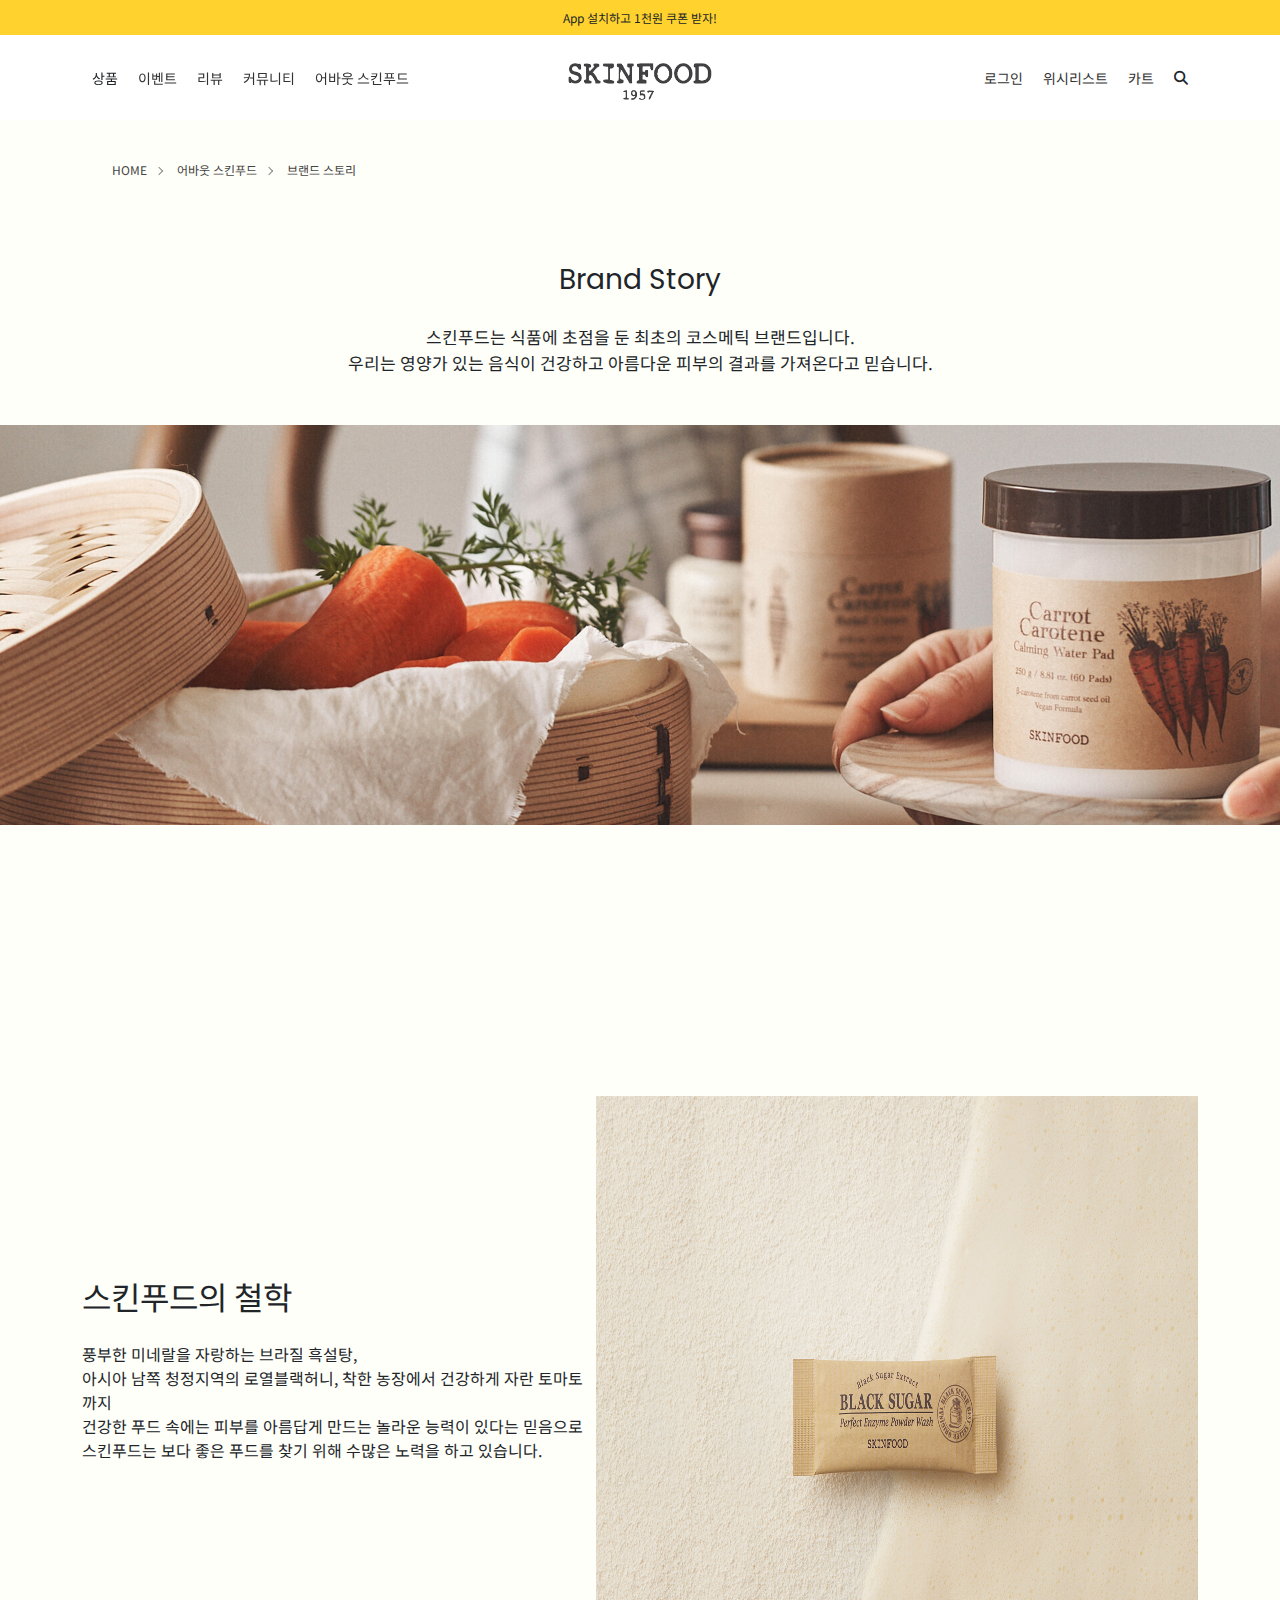
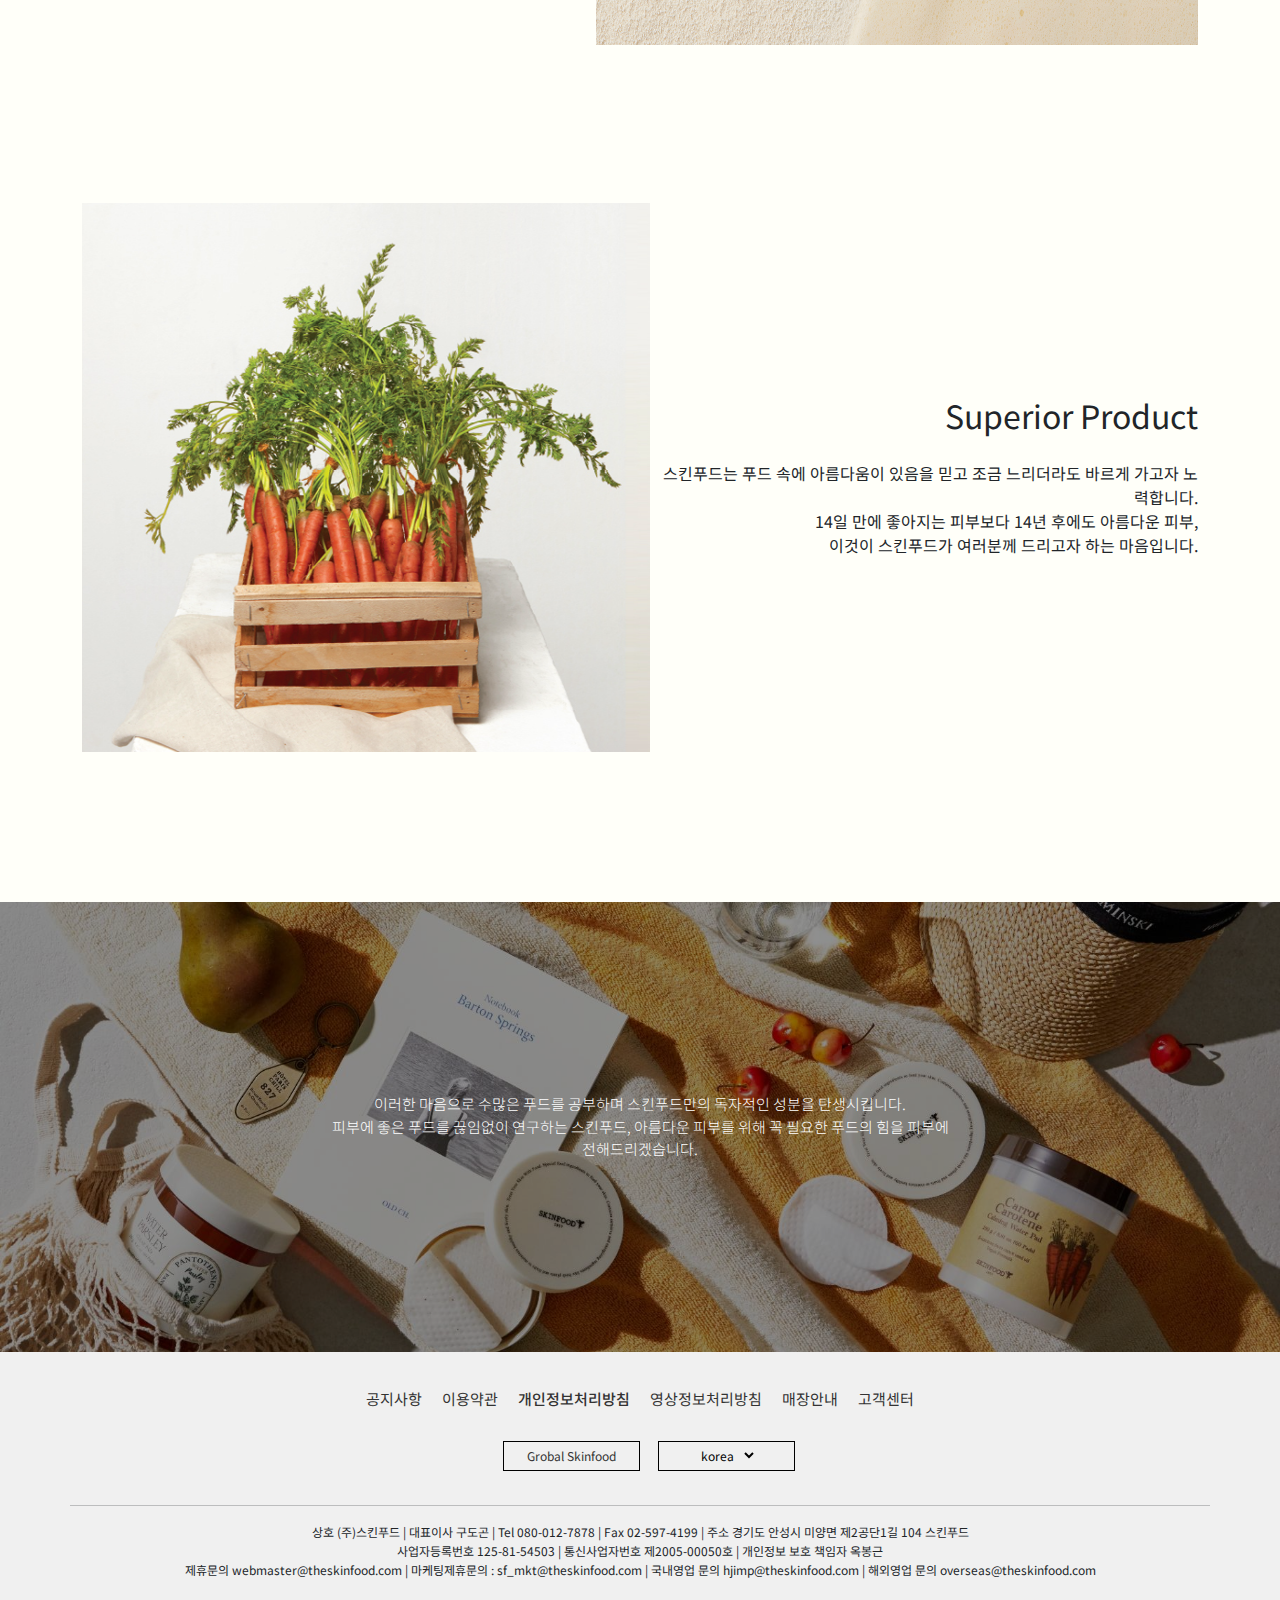
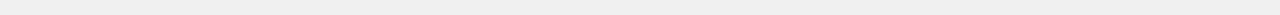
==== about.html @ 339cf6d1 "상품페이지 1차" ====
<!DOCTYPE html>
<html lang="en">

<head>
  <meta charset="UTF-8" />
  <meta http-equiv="X-UA-Compatible" content="IE=edge" />
  <title>스킨푸드 공식 웹사이트_ - 먹지 마세요.피부에 양보 하세요.</title>
  <meta name="viewport" content="width=device-width, initial-scale=1.0" />
  <meta name="keyword" content="스킨푸드, 스킨푸드공식사이트, (주)스킨푸드, skinfood, cosmetic">
  <meta name="description" content="스킨푸드 공식 웹사이트">
  <meta name="author" content="kyoungjin">

  <!-- fontawesome-->
  <link rel="stylesheet" href="https://cdnjs.cloudflare.com/ajax/libs/font-awesome/6.3.0/css/all.min.css" />

  <!-- swiper -->
  <link rel="stylesheet" href="https://cdn.jsdelivr.net/npm/swiper@9/swiper-bundle.min.css" />
  <script src="https://cdn.jsdelivr.net/npm/swiper@9/swiper-bundle.min.js"></script>
  <!-- Bootstrap CSS -->
  <link href="https://cdn.jsdelivr.net/npm/bootstrap@5.2.3/dist/css/bootstrap.min.css" rel="stylesheet">
  <!-- JavaScript Bundle with Popper -->
  <script src="https://cdn.jsdelivr.net/npm/bootstrap@5.2.3/dist/js/bootstrap.bundle.min.js"></script>


  <link rel="stylesheet" href="./css/style.css" />
  <script src="./js/main.js" defer></script>
</head>

<body>
  <header class="header">
    <div class="container">
      <h1>
        <a href="index.html">
          <img src="./image/logo.png" alt="(주)스킨푸드" />
        </a>
      </h1>
      <nav>
        <ul class="main-menu">
          <li class="nav-item dropdown" aria-labelledby="navbarDropdownMenuLink"><a class="nav-link"
              href="bestseller.html" id="navbarDropdownMenuLink" role="button" aria-expanded="false">상품</a>
            <ul class="sub-menu dropdown-menu">
              <li><a href="bestseller.html" class="dropdown-item">베스트신상품</a></li>
              <li><a href="javascript:void(0)" class="dropdown-item">유형별</a></li>
              <li><a href="javascript:void(0)" class="dropdown-item">고민별</a></li>
              <li><a href="javascript:void(0)" class="dropdown-item">라인별</a></li>
              <li><a href="javascript:void(0)" class="dropdown-item">타입별</a></li>
              <li><a href="javascript:void(0)" class="dropdown-item">패키지</a></li>
              <li><a href="javascript:void(0)" class="dropdown-item">비건</a></li>
            </ul>
          </li>
          <li><a href="">이벤트</a></li>
          <li><a href="">리뷰</a></li>
          <li class="nav-item dropdown" aria-labelledby="navbarDropdownMenuLink"><a class="nav-link"
              href="javascript:void(0)" id="navbarDropdownMenuLink" role="button" aria-expanded="false"><a
                href="">커뮤니티</a>
              <ul class="sub-menu dropdown-menu">
                <li><a href="" class="dropdown-item">멤버쉽</a></li>
                <li><a href="" class="dropdown-item">FAQ</a></li>
                <li><a href="" class="dropdown-item">공지사항</a></li>
                <li><a href="" class="dropdown-item">매장안내</a></li>
                <li><a href="" class="dropdown-item">1:1문의하기</a></li>
              </ul>
          </li>
          <li class="nav-item dropdown" aria-labelledby="navbarDropdownMenuLink"><a class="nav-link"
              href="javascript:void(0)" id="navbarDropdownMenuLink" role="button" aria-expanded="false"><a href="">어바웃
                스킨푸드</a>
              <ul class="sub-menu dropdown-menu">
                <li><a href="./about.html" class="dropdown-item">브랜드 스토리</a></li>
                <li><a href="" class="dropdown-item">스킨푸드 소식</a></li>
                <li><a href="" class="dropdown-item">사회 공헌</a></li>
                <li><a href="" class="dropdown-item">전자공고</a></li>
                <li><a href="" class="dropdown-item">SNS</a></li>
                <li><a href="" class="dropdown-item">잘버렸습니다 캠페인</a></li>
              </ul>
          </li>
        </ul>
      </nav>
      <div class="h_right">
        <ul>
          <li><a href="/">로그인</a></li>
          <li><a href="/">위시리스트</a></li>
          <li><a href="/">카트</a></li>
        </ul>
        <div class="search">
          <i class="fa-solid fa-magnifying-glass"></i>
        </div>
      </div>
    </div>
    <div class="search_bg">
      <input type="text" name="" id="" placeholder="무엇을 찾아드릴까요?" />
      <i class="fa-solid fa-xmark"></i>
    </div>
    <p class="banner">App 설치하고 1천원 쿠폰 받자!</p>
  </header>
  <!-- E:header -->
  <div class="category">
    <div class="row">
      <ul>
        <li class="item"><a href="">HOME</a></li>
        <li class="item"><a href="">어바웃 스킨푸드</a></li>
        <li class="item"><a href="">브랜드 스토리</a></li>
      </ul>
    </div>
  </div>
  <!-- E:category -->
  <section class="about-top">
    <h2>Brand Story</h2>
    <p>스킨푸드는 식품에 초점을 둔 최초의 코스메틱 브랜드입니다.<br>
      우리는 영양가 있는 음식이 건강하고 아름다운 피부의 결과를 가져온다고 믿습니다.</p>
    <img src="./image/skinfood-5.jpg" alt="어바웃 이미지1" />
  </section>
  <!-- E:about-first-->
  <section class="about-middle">
    <div class="container">
      <div class="row">
        <div class="content">
          <div class="txt">
            <h3>스킨푸드의 철학</h3>
            <p>풍부한 미네랄을 자랑하는 브라질 흑설탕,<br>
              아시아 남쪽 청정지역의 로열블랙허니, 착한 농장에서 건강하게 자란 토마토까지<br>
              건강한 푸드 속에는 피부를 아름답게 만드는 놀라운 능력이 있다는 믿음으로<br>
              스킨푸드는 보다 좋은 푸드를 찾기 위해 수많은 노력을 하고 있습니다.</p>
          </div>
          <div class="contents">
            <img src="./image/skinfood-6.png" alt="어바웃 이미지2" />
          </div>
        </div>
        <div class="content">
          <div class="txt">
            <h3>Superior Product
            </h3>
            <p>스킨푸드는 푸드 속에 아름다움이 있음을 믿고
              조금 느리더라도 바르게 가고자 노력합니다.<br>
              14일 만에 좋아지는 피부보다 14년 후에도 아름다운 피부,<br> 이것이 스킨푸드가 여러분께 드리고자 하는 마음입니다.</p>
          </div>
          <div class="contents">
            <img src="./image/skinfood-4.png" alt="어바웃 이미지3" />
          </div>
        </div>
      </div>
    </div>
  </section>
  <!-- E:about-middle -->
  <section class="about-bottom">
    <p>이러한 마음으로 수많은 푸드를 공부하며 스킨푸드만의 독자적인 성분을 탄생시킵니다.<br>
      피부에 좋은 푸드를 끊임없이 연구하는 스킨푸드,
      아름다운 피부를 위해 꼭 필요한 푸드의 힘을 피부에 <br>전해드리겠습니다.</p>
  </section>
  <!-- E:about-first-->
  <footer>
    <div class="container">
      <div class="row">
        <ul>
          <li><a href="javascript:void(0)">공지사항</a></li>
          <li><a href="javascript:void(0)">이용약관</a></li>
          <li><a href="javascript:void(0)" class="thick">개인정보처리방침</a></li>
          <li><a href="javascript:void(0)">영상정보처리방침</a></li>
          <li><a href="javascript:void(0)">매장안내</a></li>
          <li><a href="javascript:void(0)">고객센터</a></li>
        </ul>
        <div class="grobal-box">
          <a href="" class="box">Grobal Skinfood</a>
          <form action="" class="box">
            <select name="language">
              <option value="kr" selected> korea
              <option value="en"> english
              <option value="ch"> china
              <option value="jp"> japan
            </select>
          </form>
        </div>
        <hr />
        <p>상호 (주)스킨푸드 | 대표이사 구도곤 | Tel 080-012-7878 | Fax 02-597-4199 | 주소 경기도 안성시 미양면 제2공단1길 104 스킨푸드<br>
          사업자등록번호 125-81-54503 | 통신사업자번호 제2005-00050호 | 개인정보 보호 책임자 옥봉근<br>
          제휴문의 webmaster@theskinfood.com | 마케팅제휴문의 : sf_mkt@theskinfood.com | 국내영업 문의 hjimp@theskinfood.com | 해외영업 문의
          overseas@theskinfood.com</p>
      </div>
    </div>
  </footer>
  <!-- E:footer -->
</body>

</html>
---- css/style.css ----
@charset "utf-8";
@import url(reset.css);
@import url(common.css);

/* header, footer => common.css */

/* --- imgBox --- */
.img-box {
  width: 100%;
  height: 600px;
  margin-top: 120px;
  background: url('../image/imgbox__bg.png') no-repeat center center/cover;
}

.img-box .row {
  position: relative;
  left: 73%;
  top: 50%;
  transform: translate(-50%, -50%);
  width: 420px;
}

.img-box .txt h2 {
  font-size: 30px;
  margin-bottom: 23px;
  line-height: 1.3;
}

.img-box .txt p {
  line-height: 1.5;
  margin-bottom: 30px;
}

.img-box .txt .btn-p {
  width: 200px;
  height: 53px;
  border: 1px solid var(--point-color);
  line-height: 50px;
  transition: 0.3s linear;
  font-size: 14px;
}

.img-box .txt .btn-p:hover {
  color: #eeecdf;
  background-color: var(--point-color);
  border: 1px solid var(--point-color);
}

/* --- 메인페이지 title 제목 --- */
.title {
  text-align: center;
  font-family: var(--eng-font);
  font-size: 22px;
  font-weight: 500;
  margin-bottom: 100px;
  position: relative;
}

.title::after {
  content: '';
  display: block;
  width: 65px;
  height: 1px;
  position: absolute;
  left: 50%;
  top: 50px;
  transform: translate(-50%, -50%);
  background: #000;
}

/* --- bestseller ---*/
.bestseller {
  width: 100%;
  height: 100%;
}

.bestseller .items .item .item-img {
  width: 210px;
  height: 260px;
  padding: 18px 12px;
}

.bestseller .items .item .item-img img {
  width: 100%;
  height: 100%;
}

/* --- items 메인페이지 상품 정렬 --- */

.items {
  display: flex;
  justify-content: space-around;
  align-items: center;
}

.items .item {
  width: 400px;
  height: 524px;
  display: flex;
  flex-direction: column;
  justify-content: center;
  align-items: center;
  transition: all 0.5s ease 0s;
  padding: 20px 12px;
}

.items .item:hover {
  box-shadow: 2px 2px 10px #8e8d7d33;
}

.items .item .item-img {
  width: 280px;
  height: 300px;
  padding: 18px 12px;
}

.items .item .item-img img {
  width: 100%;
  object-fit: contain;
}

.items .item .star-rating {
  position: relative;
  right: -30%;
  top: 0;
  font-size: 14px;
  padding: 7px 0;
}

.items .item .star-rating i {
  color: var(--main-color);
}

.items .item .star-rating p {
  display: inline-block;
}

.items .item .star-rating p > span {
  font-size: 15px;
  font-weight: 500;
}

.items .item .description {
  width: 240px;
  position: relative;
  top: 2%;
  line-height: 1.3;
  text-align: center;
  font-size: 14px;
}

.items .item .description p:first-child {
  padding-bottom: 10px;
}

.items .item .description .price {
  font-size: 17px;
  font-weight: 500;
}

.items .item .description .consumer-price {
  color: #888;
  text-decoration: line-through;
}

/* --- vegan --- */
.vegan {
  width: 100%;
  height: 546px;
  background: var(--point-color);
  display: flex;
  position: relative;
}

.vegan .container {
  padding: 0;
}

.vegan .row {
  width: 100%;
  height: 100%;
  display: flex;
  align-items: center;
  justify-content: space-between;
}

.vegan .row .txt {
  width: 400px;
  text-align: center;
  font-family: var(--point-font);
  color: #fff;
  position: relative;
  left: 25%;
  top: 0;
  transform: translateX(-50%);
}

.vegan .row .txt h2 {
  font-size: 28px;
}

.vegan .row .txt .vegan__name {
  font-size: 60px;
  padding: 20px 0 50px;
}

.vegan .row a {
  width: 50%;
}

.vegan .row .vegan-img {
  width: 100%;
  position: relative;
}

.vegan .row .vegan-img span {
  font-family: var(--kor-font);
  color: #fff;
  font-size: 16px;
  position: absolute;
  left: 50%;
  top: 50%;
  transform: translate(-50%, -50%);
  z-index: 100;
  opacity: 0;
  transition: all 0.5s ease-in-out 0s;
}

.vegan .row .vegan-img span::after {
  content: '';
  display: block;
  width: 95px;
  height: 1px;
  position: absolute;
  left: 50%;
  top: 25px;
  transform: translate(-50%, -50%);
  background: #fff;
}

.vegan .row .vegan-img:hover span {
  opacity: 1;
}

.vegan .row .vegan-img img {
  width: 100%;
  display: block;
  vertical-align: top;
}

.vegan .row .vegan-img::after {
  content: '';
  display: block;
  width: 100%;
  height: 100%;
  background: #1b1b1b81;
  position: absolute;
  left: 50%;
  top: 50%;
  transform: translate(-50%, -50%);
}

/* --- New Arrivals --- */

.new-arrivals {
  width: 100%;
  height: 100%;
}

.new-arrivals .items {
  width: 100%;
  padding: 2px 2px 10px;
}

/* --- event ---*/
.event .container {
  padding-top: 0;
}

.event .items img {
  margin-bottom: 28px;
}

.event .items hr {
  margin: 22px 0 28px;
}

.event .items a {
  display: flex;
  align-items: center;
}

.event .items a .next-icon {
  width: 20px;
  height: 20px;
  margin: 2px 0 0 1px;
}
/* --- Instagram ---*/
.instagram .container {
  padding-top: 0;
}

.instagram .contents {
  display: flex;
  align-items: center;
  position: relative;
}

.instagram .contents .txt {
  width: 500px;
  height: auto;
  margin-left: 40px;
  margin-right: 40px;
  line-height: 1.4;
}

.instagram .contents .txt h3 {
  font-family: var(--eng-font);
  font-weight: 500;
  margin-bottom: 17px;
}

.instagram .contents .txt p {
  font-size: 15px;
}

.instagram .contents .txt .country {
  font-family: var(--eng-font);
  margin-top: 25px;
}

.instagram .contents .txt .country p {
  font-size: 12px;
}

.instagram .contents .txt .country span {
  font-weight: 300;
}

.instagram .contents .new-swiper .swiper-slide a img {
  width: 100%;
}

.swiper-pagination,
.swiper-pagination-progressbar,
.swiper-pagination-horizontal {
  width: 19% !important;
  height: var(--swiper-pagination-progressbar-size, 5px) !important;
  position: absolute;
  top: 97% !important;
  left: 48px !important;
  background-color: var(--best-color) !important;
}

.swiper-pagination-progressbar-fill {
  background-color: var(--main-color) !important;
}

/* ----------- about html ------------ */
.about-top {
  width: 100%;
  height: 680px;
  margin-top: 90px;
  text-align: center;
}

.about-top h2 {
  font-family: var(--eng-font);
  font-size: 28px;
  margin-bottom: 30px;
}

.about-top p {
  font-size: 17px;
  line-height: 1.5;
  margin-bottom: 50px;
}

.about-top img {
  width: 100%;
}

.about-middle .content {
  display: flex;
  justify-content: space-between;
  align-items: center;
}

.about-middle .content .txt h3 {
  font-size: 32px;
  margin-bottom: 30px;
}

.about-middle .content .txt p {
  line-height: 1.5;
}

.about-middle .content .contents {
  width: 621px;
  height: 549px;
}

.about-middle .contents img {
  width: 100%;
  height: 100%;
}

.about-middle .content:last-child {
  flex-direction: row-reverse;
  margin-top: 158px;
}

.about-middle .content:last-child .txt {
  text-align: right;
}

.about-bottom {
  width: 100%;
  height: 450px;
  position: relative;
  background: url('../image/skinfood-3.jpg') no-repeat center/cover;
}

.about-bottom::after {
  display: block;
  content: '';
  position: absolute;
  background: #00000070;
  width: 100%;
  height: 100%;
}

.about-bottom p {
  position: absolute;
  left: 50%;
  top: 50%;
  transform: translate(-50%, -50%);
  color: #fff;
  text-align: center;
  font-size: 15px;
  z-index: 99;
  line-height: 1.5;
  font-weight: 300;
}

.about-bottom .contents {
  width: 100%;
  height: 450px;
}

/* ----------- product HTML ------------ */
.products .container {
  padding-top: 92px;
}

.products .product {
  display: flex;
  justify-content: space-between;
  align-items: flex-start;
}

.products .product .product-img {
  padding-left: 80px;
}

.products .product .product-txt {
  width: 550px;
  padding-right: 50px;
}

.products .product .product-txt .p-title {
  line-height: 1.5;
}

.products .product .product-txt .p-title h3 {
  font-weight: 500;
  font-size: 20px;
}

.products .product .product-txt .p-title .price {
  text-align: right;
}

.products hr {
  margin: 20px 0;
}

.products .product .product-txt .p-dec {
  font-size: 14px;
  line-height: 1.5;
}

.products .p-add .item {
  display: flex;
  position: relative;
}

.products .p-add .item-content {
  display: flex;
  flex-direction: column;
  justify-content: space-evenly;
}

.products .p-add .item a {
  position: absolute;
  right: 0;
  top: 50%;
  transform: translateY(-50%);
}

.products .p-add + p {
  margin-top: 30px;
  margin-bottom: 48px;
}

.underline {
  text-decoration: underline;
  text-underline-position: under;
}

.products .product-txt .cart {
  margin: 30px 0 0;
  width: 440px;
  height: 72px;
  background-color: #707070;
  text-align: center;
  line-height: 72px;
  color: #fff;
}

.products .detail {
  text-align: center;
  margin-top: 170px;
}
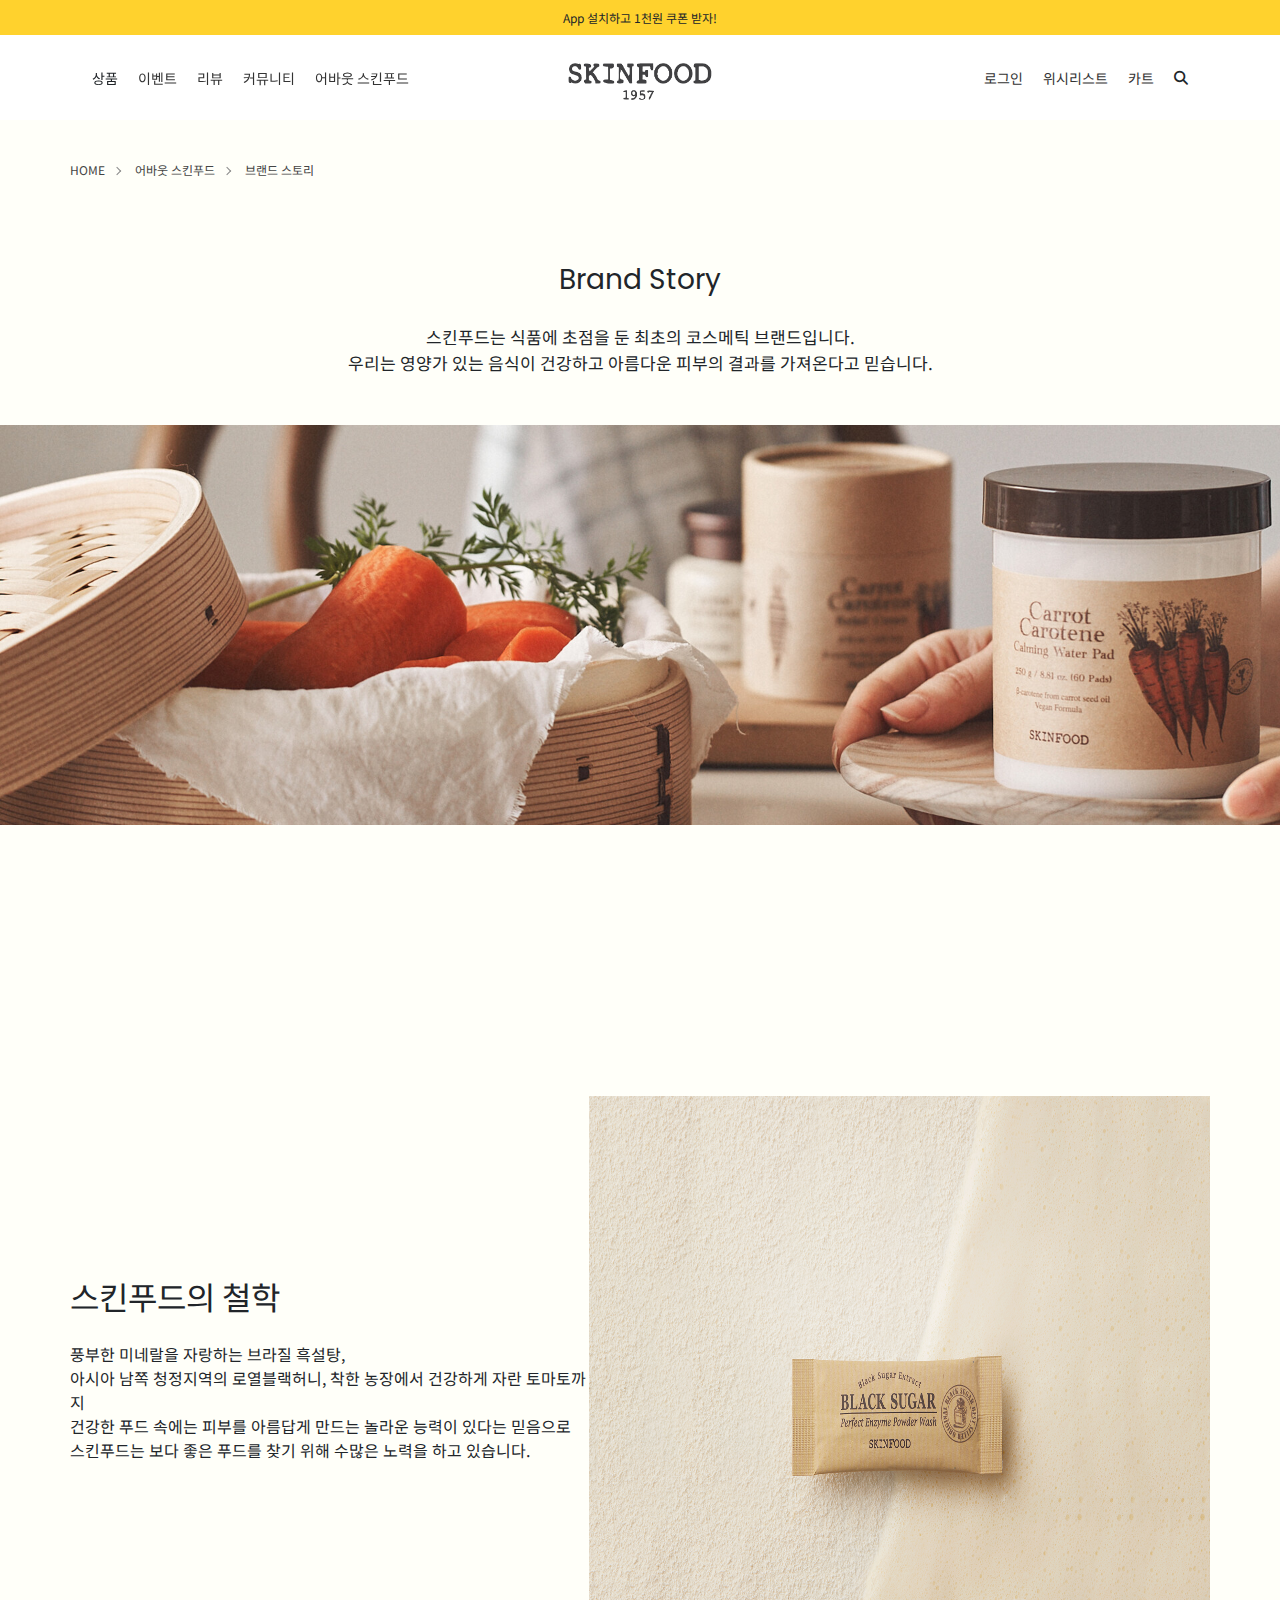
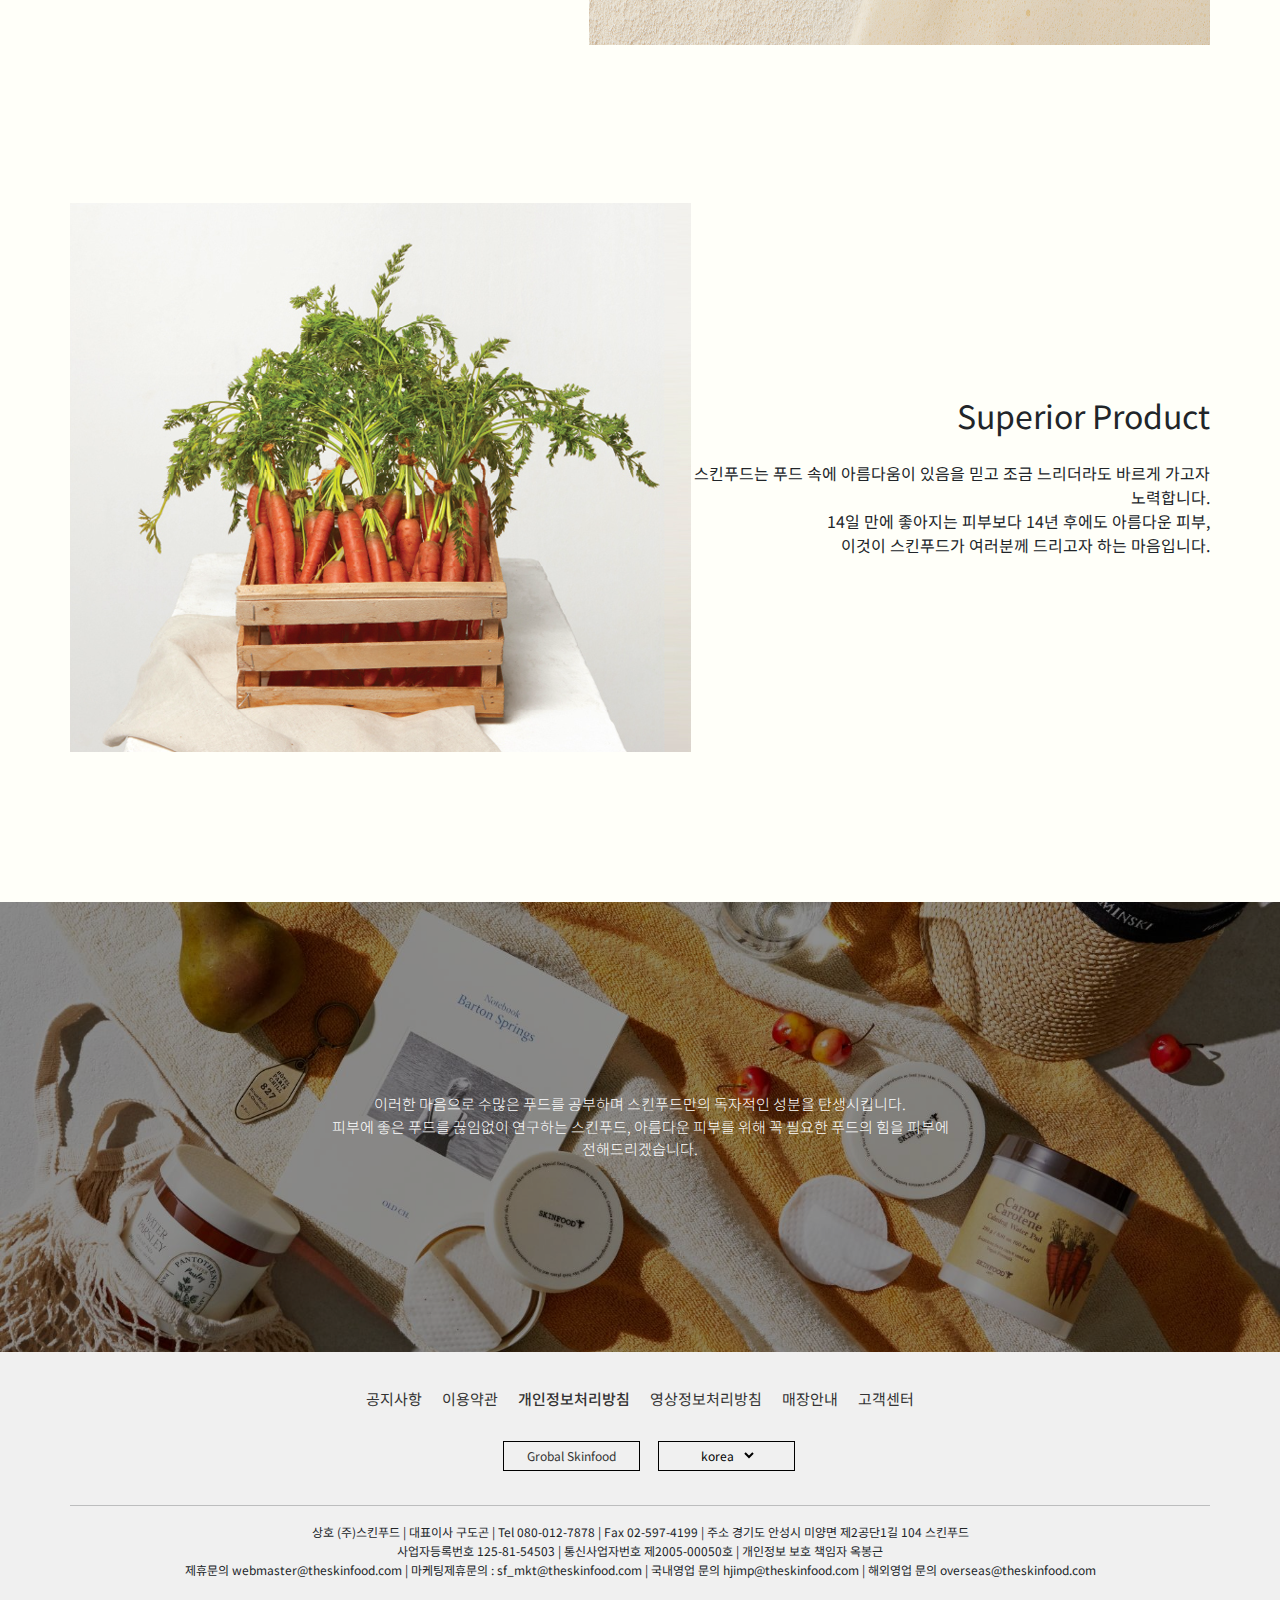
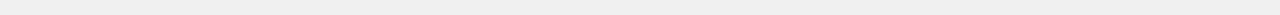
==== commit 5d2ef6c8: "반응형 1차 수정" ====
--- a/about.html
+++ b/about.html
@@ -35,11 +35,11 @@
         </a>
       </h1>
       <nav>
-        <ul class="main-menu">
-          <li class="nav-item dropdown" aria-labelledby="navbarDropdownMenuLink"><a class="nav-link"
-              href="bestseller.html" id="navbarDropdownMenuLink" role="button" aria-expanded="false">상품</a>
-            <ul class="sub-menu dropdown-menu">
-              <li><a href="bestseller.html" class="dropdown-item">베스트신상품</a></li>
+        <ul class="header__menu">
+          <li class="nav-item dropdown" aria-labelledby="navbarDropdownMenuLink"><a class="nav-link" href="product.html"
+              id="navbarDropdownMenuLink" role="button" aria-expanded="false">상품</a>
+            <ul class="sub__menu dropdown-menu">
+              <li><a href="product.html" class="dropdown-item">베스트신상품</a></li>
               <li><a href="javascript:void(0)" class="dropdown-item">유형별</a></li>
               <li><a href="javascript:void(0)" class="dropdown-item">고민별</a></li>
               <li><a href="javascript:void(0)" class="dropdown-item">라인별</a></li>
@@ -48,34 +48,35 @@
               <li><a href="javascript:void(0)" class="dropdown-item">비건</a></li>
             </ul>
           </li>
-          <li><a href="">이벤트</a></li>
-          <li><a href="">리뷰</a></li>
+          <li><a href="javascript:void(0)">이벤트</a></li>
+          <li><a href="javascript:void(0)">리뷰</a></li>
           <li class="nav-item dropdown" aria-labelledby="navbarDropdownMenuLink"><a class="nav-link"
               href="javascript:void(0)" id="navbarDropdownMenuLink" role="button" aria-expanded="false"><a
-                href="">커뮤니티</a>
-              <ul class="sub-menu dropdown-menu">
-                <li><a href="" class="dropdown-item">멤버쉽</a></li>
-                <li><a href="" class="dropdown-item">FAQ</a></li>
-                <li><a href="" class="dropdown-item">공지사항</a></li>
-                <li><a href="" class="dropdown-item">매장안내</a></li>
-                <li><a href="" class="dropdown-item">1:1문의하기</a></li>
+                href="community.html">커뮤니티</a>
+              <ul class="sub__menu dropdown-menu">
+                <li><a href="community.html" class="dropdown-item">공지사항</a></li>
+                <li><a href="javascript:void(0)" class="dropdown-item">멤버쉽</a></li>
+                <li><a href="javascript:void(0)" class="dropdown-item">FAQ</a></li>
+                <li><a href="javascript:void(0)" class="dropdown-item">매장안내</a></li>
+                <li><a href="javascript:void(0)" class="dropdown-item">1:1문의하기</a></li>
               </ul>
           </li>
           <li class="nav-item dropdown" aria-labelledby="navbarDropdownMenuLink"><a class="nav-link"
-              href="javascript:void(0)" id="navbarDropdownMenuLink" role="button" aria-expanded="false"><a href="">어바웃
+              href="javascript:void(0)" id="navbarDropdownMenuLink" role="button" aria-expanded="false"><a
+                href="about.html">어바웃
                 스킨푸드</a>
-              <ul class="sub-menu dropdown-menu">
+              <ul class="sub__menu dropdown-menu">
                 <li><a href="./about.html" class="dropdown-item">브랜드 스토리</a></li>
-                <li><a href="" class="dropdown-item">스킨푸드 소식</a></li>
-                <li><a href="" class="dropdown-item">사회 공헌</a></li>
-                <li><a href="" class="dropdown-item">전자공고</a></li>
-                <li><a href="" class="dropdown-item">SNS</a></li>
-                <li><a href="" class="dropdown-item">잘버렸습니다 캠페인</a></li>
+                <li><a href="javascript:void(0)" class="dropdown-item">스킨푸드 소식</a></li>
+                <li><a href="javascript:void(0)" class="dropdown-item">사회 공헌</a></li>
+                <li><a href="javascript:void(0)" class="dropdown-item">전자공고</a></li>
+                <li><a href="javascript:void(0)" class="dropdown-item">SNS</a></li>
+                <li><a href="javascript:void(0)" class="dropdown-item">잘버렸습니다 캠페인</a></li>
               </ul>
           </li>
         </ul>
       </nav>
-      <div class="h_right">
+      <div class="header__info">
         <ul>
           <li><a href="/">로그인</a></li>
           <li><a href="/">위시리스트</a></li>
@@ -86,7 +87,7 @@
         </div>
       </div>
     </div>
-    <div class="search_bg">
+    <div class="search__bg">
       <input type="text" name="" id="" placeholder="무엇을 찾아드릴까요?" />
       <i class="fa-solid fa-xmark"></i>
     </div>
@@ -94,23 +95,25 @@
   </header>
   <!-- E:header -->
   <div class="category">
-    <div class="row">
-      <ul>
-        <li class="item"><a href="">HOME</a></li>
-        <li class="item"><a href="">어바웃 스킨푸드</a></li>
-        <li class="item"><a href="">브랜드 스토리</a></li>
-      </ul>
+    <div class="container">
+      <div class="row">
+        <ul>
+          <li class="item"><a href="">HOME</a></li>
+          <li class="item"><a href="">어바웃 스킨푸드</a></li>
+          <li class="item"><a href="">브랜드 스토리</a></li>
+        </ul>
+      </div>
     </div>
   </div>
   <!-- E:category -->
-  <section class="about-top">
+  <section id="about__top">
     <h2>Brand Story</h2>
     <p>스킨푸드는 식품에 초점을 둔 최초의 코스메틱 브랜드입니다.<br>
       우리는 영양가 있는 음식이 건강하고 아름다운 피부의 결과를 가져온다고 믿습니다.</p>
     <img src="./image/skinfood-5.jpg" alt="어바웃 이미지1" />
   </section>
   <!-- E:about-first-->
-  <section class="about-middle">
+  <section id="about__middle">
     <div class="container">
       <div class="row">
         <div class="content">
@@ -121,9 +124,7 @@
               건강한 푸드 속에는 피부를 아름답게 만드는 놀라운 능력이 있다는 믿음으로<br>
               스킨푸드는 보다 좋은 푸드를 찾기 위해 수많은 노력을 하고 있습니다.</p>
           </div>
-          <div class="contents">
-            <img src="./image/skinfood-6.png" alt="어바웃 이미지2" />
-          </div>
+          <img src="./image/skinfood-6.png" class="about__image" alt="어바웃 이미지2" />
         </div>
         <div class="content">
           <div class="txt">
@@ -133,15 +134,13 @@
               조금 느리더라도 바르게 가고자 노력합니다.<br>
               14일 만에 좋아지는 피부보다 14년 후에도 아름다운 피부,<br> 이것이 스킨푸드가 여러분께 드리고자 하는 마음입니다.</p>
           </div>
-          <div class="contents">
-            <img src="./image/skinfood-4.png" alt="어바웃 이미지3" />
-          </div>
+          <img src="./image/skinfood-4.png" class="about__image" alt="어바웃 이미지3" />
         </div>
       </div>
     </div>
   </section>
   <!-- E:about-middle -->
-  <section class="about-bottom">
+  <section id="about__bottom">
     <p>이러한 마음으로 수많은 푸드를 공부하며 스킨푸드만의 독자적인 성분을 탄생시킵니다.<br>
       피부에 좋은 푸드를 끊임없이 연구하는 스킨푸드,
       아름다운 피부를 위해 꼭 필요한 푸드의 힘을 피부에 <br>전해드리겠습니다.</p>
--- a/css/style.css
+++ b/css/style.css
@@ -4,49 +4,68 @@
 
 /* header, footer => common.css */
 
-/* --- imgBox --- */
-.img-box {
+/* -----------  index HTML ------------ */
+/* #home */
+#home {
   width: 100%;
   height: 600px;
   margin-top: 120px;
-  background: url('../image/imgbox__bg.png') no-repeat center center/cover;
-}
-
-.img-box .row {
-  position: relative;
+  position: relative;
+}
+
+#home .txt {
+  position: absolute;
   left: 73%;
   top: 50%;
   transform: translate(-50%, -50%);
   width: 420px;
-}
-
-.img-box .txt h2 {
+  z-index: 1;
+}
+
+#home .txt h2 {
   font-size: 30px;
   margin-bottom: 23px;
   line-height: 1.3;
 }
 
-.img-box .txt p {
+#home .txt p {
   line-height: 1.5;
   margin-bottom: 30px;
 }
 
-.img-box .txt .btn-p {
+#home .txt a {
+  display: block;
   width: 200px;
   height: 53px;
   border: 1px solid var(--point-color);
   line-height: 50px;
   transition: 0.3s linear;
   font-size: 14px;
-}
-
-.img-box .txt .btn-p:hover {
+  text-align: center;
+}
+
+#home .txt a:hover {
   color: #eeecdf;
   background-color: var(--point-color);
   border: 1px solid var(--point-color);
 }
 
-/* --- 메인페이지 title 제목 --- */
+#home .home-bg {
+  width: 100%;
+  position: absolute;
+  left: 0;
+  right: 0;
+  bottom: 0;
+  top: 0;
+  overflow: hidden;
+}
+
+#home .home-bg img {
+  position: relative;
+  left: -270px;
+}
+
+/* --- 모든 페이지 title 제목 --- */
 .title {
   text-align: center;
   font-family: var(--eng-font);
@@ -68,19 +87,96 @@
   background: #000;
 }
 
-/* --- bestseller ---*/
-.bestseller {
+/* --- mini__title --- */
+.mini__title {
+  text-align: center;
+  margin-bottom: 60px;
+}
+
+.mini__title .select {
+  margin-right: 30px;
+  position: relative;
+  cursor: pointer;
+  font-size: 14px;
+  color: #888;
+}
+
+.mini__title .select:last-child {
+  margin-right: 0;
+}
+
+.mini__title .select.active {
+  color: #000;
+  font-weight: 500;
+}
+
+.mini__title .select::after {
+  display: block;
+  content: '';
+  width: 1px;
+  height: 18px;
+  background-color: #eeecdf;
+  position: absolute;
+  top: 3px;
+  right: -15px;
+}
+
+.mini__title .select:last-child::after {
+  content: none;
+}
+
+/* --- pagination - 상품&커뮤니티 페이지 --- */
+.pagination {
+  display: flex;
+  justify-content: center;
+  margin-top: 65px;
+}
+
+.page-item {
+  margin-left: 5px;
+}
+
+.page-item:first-child {
+  margin-left: 0;
+}
+
+.page-item .page-link {
+  border-radius: 50% !important;
+  color: #000;
+  border: 1px solid rgba(83, 83, 83, 0.4);
+  width: 40px;
+  height: 40px;
+  text-align: center;
+  line-height: 30px;
+  font-size: 14px;
+  font-family: var(--eng-font);
+  background: transparent;
+}
+
+.page-item .page-link:hover {
+  border: 1px solid #000;
+}
+
+.page-item.down .page-link {
+  z-index: 3;
+  color: #000;
+  background-color: transparent;
+  border-color: #000;
+}
+
+/* #bestseller */
+#bestseller {
   width: 100%;
   height: 100%;
 }
 
-.bestseller .items .item .item-img {
+#bestseller .items .item .item__img {
   width: 210px;
   height: 260px;
   padding: 18px 12px;
 }
 
-.bestseller .items .item .item-img img {
+#bestseller .items .item .item__img img {
   width: 100%;
   height: 100%;
 }
@@ -108,13 +204,13 @@
   box-shadow: 2px 2px 10px #8e8d7d33;
 }
 
-.items .item .item-img {
+.items .item .item__img {
   width: 280px;
   height: 300px;
   padding: 18px 12px;
 }
 
-.items .item .item-img img {
+.items .item .item__img img {
   width: 100%;
   object-fit: contain;
 }
@@ -163,8 +259,8 @@
   text-decoration: line-through;
 }
 
-/* --- vegan --- */
-.vegan {
+/* #vegan */
+#vegan {
   width: 100%;
   height: 546px;
   background: var(--point-color);
@@ -172,11 +268,11 @@
   position: relative;
 }
 
-.vegan .container {
+#vegan .container {
   padding: 0;
 }
 
-.vegan .row {
+#vegan .row {
   width: 100%;
   height: 100%;
   display: flex;
@@ -184,7 +280,7 @@
   justify-content: space-between;
 }
 
-.vegan .row .txt {
+#vegan .row .txt {
   width: 400px;
   text-align: center;
   font-family: var(--point-font);
@@ -195,25 +291,25 @@
   transform: translateX(-50%);
 }
 
-.vegan .row .txt h2 {
+#vegan .row .txt h2 {
   font-size: 28px;
 }
 
-.vegan .row .txt .vegan__name {
+#vegan .row .txt .vegan__name {
   font-size: 60px;
   padding: 20px 0 50px;
 }
 
-.vegan .row a {
+#vegan .row a {
   width: 50%;
 }
 
-.vegan .row .vegan-img {
-  width: 100%;
-  position: relative;
-}
-
-.vegan .row .vegan-img span {
+#vegan .row .vegan__img {
+  width: 100%;
+  position: relative;
+}
+
+#vegan .row .vegan__img span {
   font-family: var(--kor-font);
   color: #fff;
   font-size: 16px;
@@ -226,7 +322,7 @@
   transition: all 0.5s ease-in-out 0s;
 }
 
-.vegan .row .vegan-img span::after {
+#vegan .row .vegan__img span::after {
   content: '';
   display: block;
   width: 95px;
@@ -238,17 +334,17 @@
   background: #fff;
 }
 
-.vegan .row .vegan-img:hover span {
+#vegan .row .vegan__img:hover span {
   opacity: 1;
 }
 
-.vegan .row .vegan-img img {
+#vegan .row .vegan__img img {
   width: 100%;
   display: block;
   vertical-align: top;
 }
 
-.vegan .row .vegan-img::after {
+#vegan .row .vegan__img::after {
   content: '';
   display: block;
   width: 100%;
@@ -260,53 +356,52 @@
   transform: translate(-50%, -50%);
 }
 
-/* --- New Arrivals --- */
-
-.new-arrivals {
+/* #New Arrivals */
+#new-arrivals {
   width: 100%;
   height: 100%;
 }
 
-.new-arrivals .items {
+#new-arrivals .items {
   width: 100%;
   padding: 2px 2px 10px;
 }
 
-/* --- event ---*/
-.event .container {
+/* #event */
+#event .container {
   padding-top: 0;
 }
 
-.event .items img {
+#event .items img {
   margin-bottom: 28px;
 }
 
-.event .items hr {
+#event .items hr {
   margin: 22px 0 28px;
 }
 
-.event .items a {
+#event .items a {
   display: flex;
   align-items: center;
 }
 
-.event .items a .next-icon {
+#event .items a .next-icon {
   width: 20px;
   height: 20px;
   margin: 2px 0 0 1px;
 }
 /* --- Instagram ---*/
-.instagram .container {
+#instagram .container {
   padding-top: 0;
 }
 
-.instagram .contents {
+#instagram .contents {
   display: flex;
   align-items: center;
   position: relative;
 }
 
-.instagram .contents .txt {
+#instagram .contents .txt {
   width: 500px;
   height: auto;
   margin-left: 40px;
@@ -314,114 +409,112 @@
   line-height: 1.4;
 }
 
-.instagram .contents .txt h3 {
+#instagram .contents .txt h3 {
   font-family: var(--eng-font);
   font-weight: 500;
   margin-bottom: 17px;
 }
 
-.instagram .contents .txt p {
+#instagram .contents .txt p {
   font-size: 15px;
 }
 
-.instagram .contents .txt .country {
+#instagram .contents .txt .country {
   font-family: var(--eng-font);
   margin-top: 25px;
 }
 
-.instagram .contents .txt .country p {
+#instagram .contents .txt .country p {
   font-size: 12px;
 }
 
-.instagram .contents .txt .country span {
+#instagram .contents .txt .country span {
   font-weight: 300;
 }
 
-.instagram .contents .new-swiper .swiper-slide a img {
-  width: 100%;
-}
-
-.swiper-pagination,
-.swiper-pagination-progressbar,
-.swiper-pagination-horizontal {
+#instagram .contents .new-swiper .swiper-slide a img {
+  width: 100%;
+}
+
+#instagram .swiper-pagination,
+#instagram .swiper-pagination-progressbar,
+#instagram .swiper-pagination-horizontal {
   width: 19% !important;
   height: var(--swiper-pagination-progressbar-size, 5px) !important;
   position: absolute;
   top: 97% !important;
-  left: 48px !important;
+  left: 36px !important;
   background-color: var(--best-color) !important;
 }
 
-.swiper-pagination-progressbar-fill {
+#instagram .swiper-pagination-progressbar-fill {
   background-color: var(--main-color) !important;
 }
 
 /* ----------- about html ------------ */
-.about-top {
+/* #about__top */
+#about__top {
   width: 100%;
   height: 680px;
   margin-top: 90px;
   text-align: center;
 }
 
-.about-top h2 {
+#about__top h2 {
   font-family: var(--eng-font);
   font-size: 28px;
   margin-bottom: 30px;
 }
 
-.about-top p {
+#about__top p {
   font-size: 17px;
   line-height: 1.5;
   margin-bottom: 50px;
 }
 
-.about-top img {
-  width: 100%;
-}
-
-.about-middle .content {
+#about__top img {
+  width: 100%;
+}
+
+/* #about__middle */
+#about__middle .content {
   display: flex;
   justify-content: space-between;
   align-items: center;
 }
 
-.about-middle .content .txt h3 {
+#about__middle .content .txt h3 {
   font-size: 32px;
   margin-bottom: 30px;
 }
 
-.about-middle .content .txt p {
+#about__middle .content .txt p {
   line-height: 1.5;
 }
 
-.about-middle .content .contents {
+#about__middle .content .about__image {
   width: 621px;
   height: 549px;
 }
 
-.about-middle .contents img {
-  width: 100%;
-  height: 100%;
-}
-
-.about-middle .content:last-child {
+#about__middle .content:last-child {
   flex-direction: row-reverse;
   margin-top: 158px;
 }
 
-.about-middle .content:last-child .txt {
+#about__middle .content:last-child .txt {
   text-align: right;
 }
 
-.about-bottom {
+/* #about__bottom */
+#about__bottom {
   width: 100%;
   height: 450px;
   position: relative;
   background: url('../image/skinfood-3.jpg') no-repeat center/cover;
 }
 
-.about-bottom::after {
+#about__bottom::after {
   display: block;
   content: '';
   position: absolute;
@@ -430,7 +523,7 @@
   height: 100%;
 }
 
-.about-bottom p {
+#about__bottom p {
   position: absolute;
   left: 50%;
   top: 50%;
@@ -443,72 +536,89 @@
   font-weight: 300;
 }
 
-.about-bottom .contents {
+#about__bottom .contents {
   width: 100%;
   height: 450px;
 }
-
-/* ----------- product HTML ------------ */
-.products .container {
+/* -----------  product HTML ------------ */
+.best__page {
+  background-color: #edeae5;
+  width: 100%;
+  height: 700px;
+  margin-top: 30px;
+}
+
+.best__page .container {
+  padding: 50px 0 100px;
+}
+
+.best__page .title {
+  margin-bottom: 90px;
+}
+
+/* ----------- detail HTML ------------ */
+/* detail html --- #products */
+#products .container {
   padding-top: 92px;
-}
-
-.products .product {
+  padding-bottom: 0;
+}
+
+#products .product {
   display: flex;
   justify-content: space-between;
   align-items: flex-start;
 }
 
-.products .product .product-img {
+#products .product .product__img {
   padding-left: 80px;
 }
 
-.products .product .product-txt {
+#products .product .txt {
   width: 550px;
   padding-right: 50px;
 }
 
-.products .product .product-txt .p-title {
+#products .product .txt .p__title {
   line-height: 1.5;
 }
 
-.products .product .product-txt .p-title h3 {
+#products .product .txt .p__title h3 {
   font-weight: 500;
   font-size: 20px;
 }
 
-.products .product .product-txt .p-title .price {
+#products .product .txt .p__title .price {
   text-align: right;
 }
 
-.products hr {
+#products hr {
   margin: 20px 0;
 }
 
-.products .product .product-txt .p-dec {
+#products .product .txt .description {
   font-size: 14px;
   line-height: 1.5;
 }
 
-.products .p-add .item {
-  display: flex;
-  position: relative;
-}
-
-.products .p-add .item-content {
+#products .p__add .item {
+  display: flex;
+  position: relative;
+}
+
+#products .p__add .description {
   display: flex;
   flex-direction: column;
   justify-content: space-evenly;
 }
 
-.products .p-add .item a {
+#products .p__add .item a {
   position: absolute;
   right: 0;
   top: 50%;
   transform: translateY(-50%);
 }
 
-.products .p-add + p {
+#products .p__add + p {
   margin-top: 30px;
   margin-bottom: 48px;
 }
@@ -518,17 +628,278 @@
   text-underline-position: under;
 }
 
-.products .product-txt .cart {
+#products .txt .cart {
+  display: block;
   margin: 30px 0 0;
   width: 440px;
   height: 72px;
   background-color: #707070;
   text-align: center;
-  line-height: 72px;
+  line-height: 70px;
   color: #fff;
 }
 
-.products .detail {
+#products .detail {
   text-align: center;
   margin-top: 170px;
-}
+  overflow: hidden;
+}
+
+#products .more {
+  position: relative;
+}
+
+#products .btn-open {
+  width: 310px;
+  height: 80px;
+  background: #f4f4f4;
+  border-radius: 10px;
+  position: absolute;
+  left: 50%;
+  top: 50;
+  transform: translate(-50%, -50%);
+  text-align: center;
+  line-height: 80px;
+}
+
+/* detail html --- #review */
+#review .review__title {
+  padding: 20px 22px;
+}
+
+#review .review__title p {
+  float: left;
+  position: relative;
+}
+
+#review .review__title p::after {
+  display: block;
+  content: '';
+  width: 1px;
+  height: 18px;
+  background-color: #eeecdf;
+  position: absolute;
+  top: 0;
+  right: -15px;
+}
+
+#review .review__title a {
+  float: right;
+}
+
+#review .rating__all {
+  display: flex;
+  justify-content: space-around;
+  align-items: center;
+  padding: 20px;
+}
+
+#review .rating__left {
+  text-align: center;
+}
+
+#review .rating__left i {
+  font-size: 48px;
+  color: var(--main-color);
+}
+
+#review .rating__left span {
+  font-size: 40px;
+}
+
+#review .rating__left p {
+  margin: 30px 0;
+}
+
+#review .rating__left a {
+  display: block;
+  width: 290px;
+  height: 66px;
+  background-color: #707070;
+  line-height: 66px;
+  text-align: center;
+  color: #000;
+}
+
+#review .rating__all .line {
+  width: 1px;
+  height: 200px;
+  display: block;
+  content: '';
+  background-color: #eeecdf;
+}
+
+#review .rating__right .rating___bar {
+  display: flex;
+  align-items: center;
+  margin-bottom: 12px;
+}
+
+#review .rating__right .rating___bar span {
+  width: 100px;
+  font-size: 14px;
+}
+
+#review .rating__right .progress-bar {
+  width: 550px;
+  background-color: #ebebeb;
+  height: 10px;
+  margin: 5px 0;
+  position: relative;
+  border-radius: 10px;
+}
+#review .rating__right .progress-value {
+  position: absolute;
+  height: 100%;
+  top: 0;
+  left: 0;
+  border-radius: 10px;
+  background-color: #6a6a6a;
+  transition: width 0.5s ease;
+}
+
+#review .photo__all {
+  margin-top: 46px;
+  text-align: center;
+}
+
+#review .photo__all p {
+  text-align: left;
+  padding: 0 32px;
+  margin-bottom: 15px;
+}
+
+#review .photo__all .photo {
+  width: 180px;
+  height: 174px;
+  margin-right: 15px;
+}
+
+#review .write__all .mini__title {
+  margin-top: 88px;
+  margin-bottom: 0;
+  text-align: left;
+  padding-left: 32px;
+}
+
+#review .write__all .customer__write {
+  margin-top: 76px;
+  display: flex;
+  justify-content: space-between;
+  padding: 0 30px;
+}
+
+#review .write__all .customer__write .write__left {
+  width: 218px;
+  height: 227px;
+  margin-right: 72px;
+}
+
+#review .write__all .customer__write .write__left img {
+  width: 100%;
+}
+
+#review .write__all .customer__write .rating {
+  font-size: 14px;
+}
+
+#review .write__all .customer__write .write__right {
+  display: flex;
+  flex-direction: column;
+  justify-content: space-around;
+  position: relative;
+  width: 550px;
+  flex-grow: 2;
+}
+#review .write__all .customer__write .write__right::after {
+  display: block;
+  content: '';
+  width: 1px;
+  height: 200px;
+  background-color: #eeecdf;
+  position: absolute;
+  top: 4px;
+  right: 10%;
+}
+
+#review .write__all .customer__write .write__right .like-btn {
+  cursor: pointer;
+}
+
+#review .write__all .customer__write .write__right .like-btn i:hover {
+  color: #ff6767;
+}
+
+.time {
+  display: flex;
+  align-items: center;
+  flex-grow: 1;
+  font-size: 14px;
+  color: #707070;
+}
+
+/* -----------  community HTML ------------ */
+#community .container {
+  padding-top: 56px;
+  padding-bottom: 0;
+}
+#community .title {
+  margin-bottom: 35px;
+}
+#community .title::after {
+  content: none;
+}
+
+#community .mini__title {
+  margin-bottom: 93px;
+}
+
+#community .notice {
+  margin-bottom: 50px;
+}
+
+#community .notice .select.active {
+  color: var(--main-color);
+}
+
+#community .pagination {
+  margin-bottom: 40px;
+}
+
+#community .contents .container {
+  padding: 0;
+}
+
+/* 커뮤니티 - 아코디언 메뉴 */
+.accordion {
+  --bs-accordion-color: #212529;
+  --bs-accordion-bg: transparent;
+  --bs-accordion-transition: color 0.15s ease-in-out,
+    background-color 0.15s ease-in-out, border-color 0.15s ease-in-out,
+    box-shadow 0.15s ease-in-out, border-radius 0.15s ease;
+  --bs-accordion-border-color: var(--bs-border-color);
+  --bs-accordion-border-width: 1px;
+  --bs-accordion-border-radius: 0.375rem;
+  --bs-accordion-inner-border-radius: calc(0.375rem - 1px);
+  --bs-accordion-btn-padding-x: 10rem;
+  --bs-accordion-btn-padding-y: 1.35rem;
+  --bs-accordion-btn-color: #212529;
+  --bs-accordion-btn-bg: var(--bs-accordion-bg);
+  --bs-accordion-btn-icon: url(
+    data:image/svg + xml,
+    %3csvgxmlns='http://www.w3.org/2000/svg'viewBox='0 0 16 16'fill='%23212529'%3e%3cpathfill-rule='evenodd'd='M1.646 4.646a.5.5 0 0 1 .708 0L8 10.293l5.646-5.647a.5.5 0 0 1 .708.708l-6 6a.5.5 0 0 1-.708 0l-6-6a.5.5 0 0 1 0-.708z'/%3e%3c/svg%3e
+  );
+  --bs-accordion-btn-icon-width: 1.25rem;
+  --bs-accordion-btn-icon-transform: rotate(-180deg);
+  --bs-accordion-btn-icon-transition: transform 0.2s ease-in-out;
+  --bs-accordion-btn-active-icon: url(
+    data:image/svg + xml,
+    %3csvgxmlns='http://www.w3.org/2000/svg'viewBox='0 0 16 16'fill='%230c63e4'%3e%3cpathfill-rule='evenodd'd='M1.646 4.646a.5.5 0 0 1 .708 0L8 10.293l5.646-5.647a.5.5 0 0 1 .708.708l-6 6a.5.5 0 0 1-.708 0l-6-6a.5.5 0 0 1 0-.708z'/%3e%3c/svg%3e
+  );
+  --bs-accordion-btn-focus-border-color: #212529;
+  --bs-accordion-btn-focus-box-shadow: transparent;
+  --bs-accordion-body-padding-x: 10rem;
+  --bs-accordion-body-padding-y: 1rem;
+  --bs-accordion-active-color: #212529;
+  --bs-accordion-active-bg: transparent;
+}
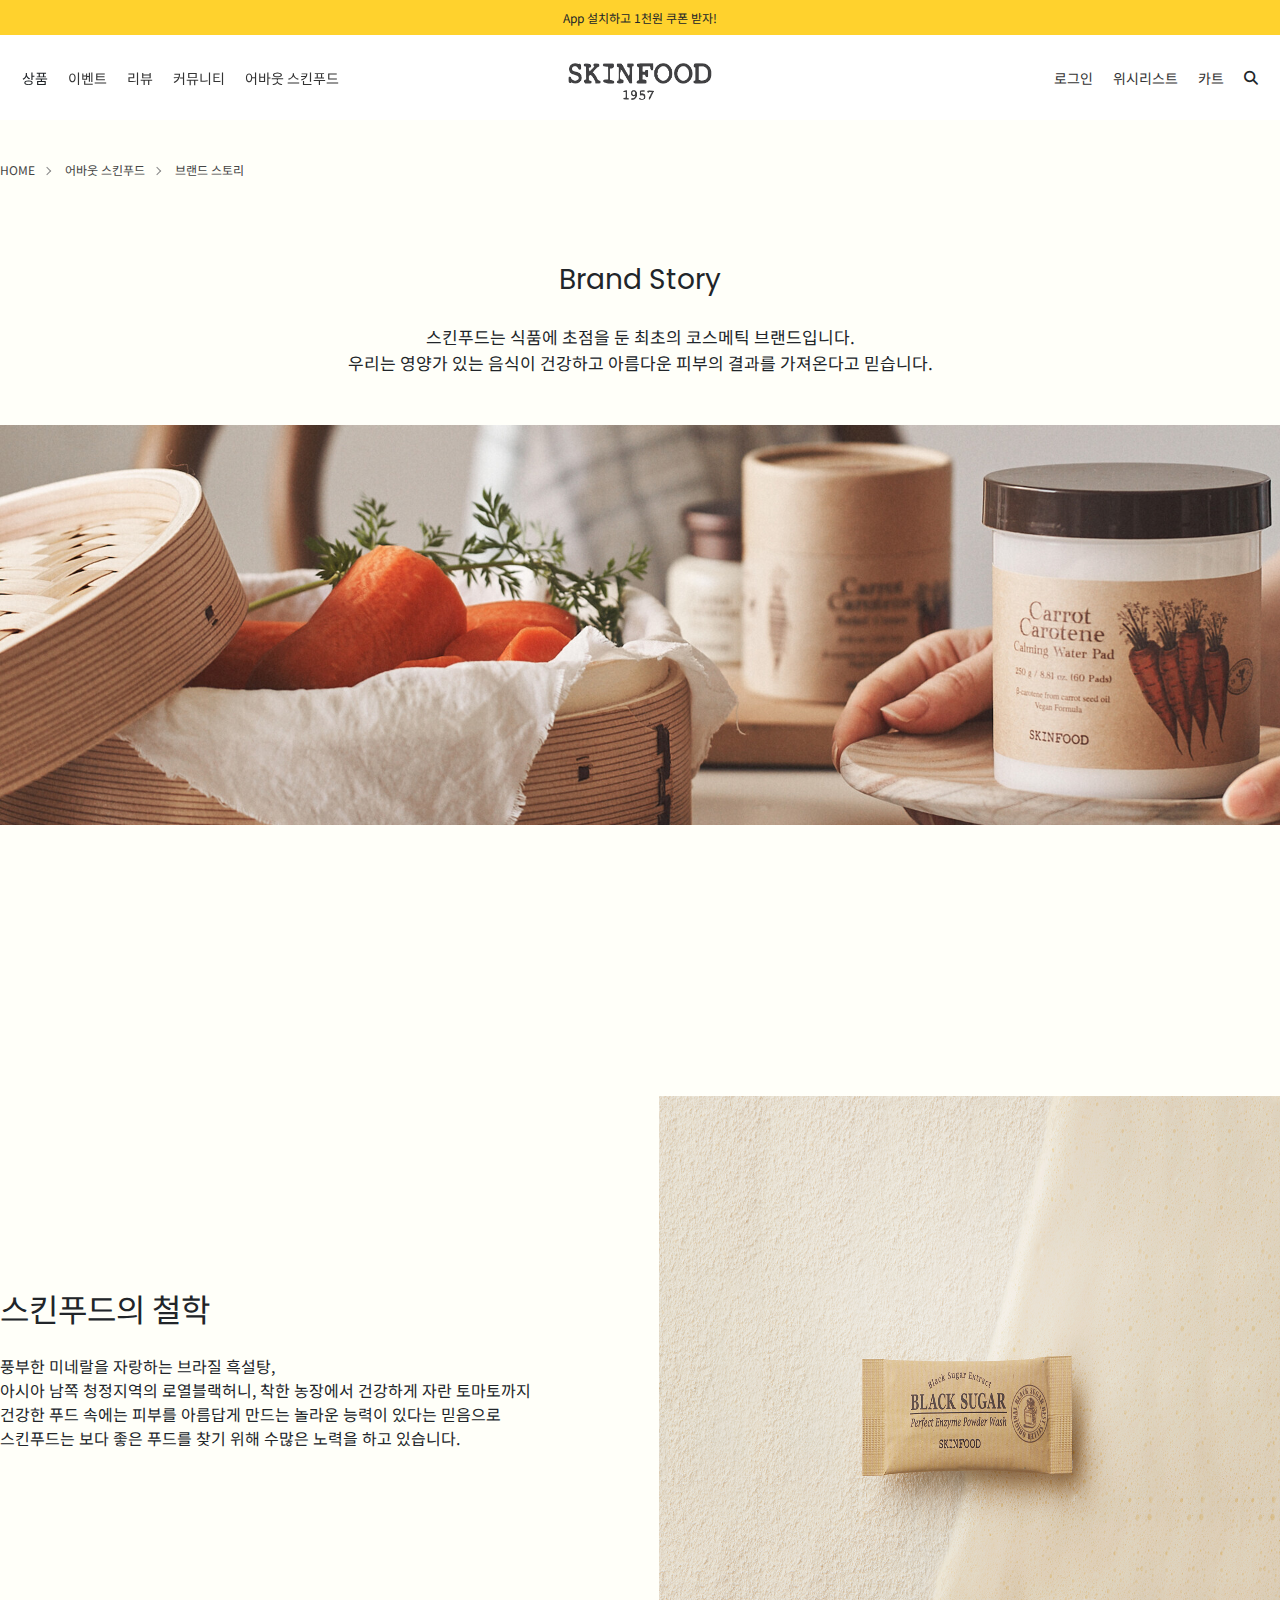
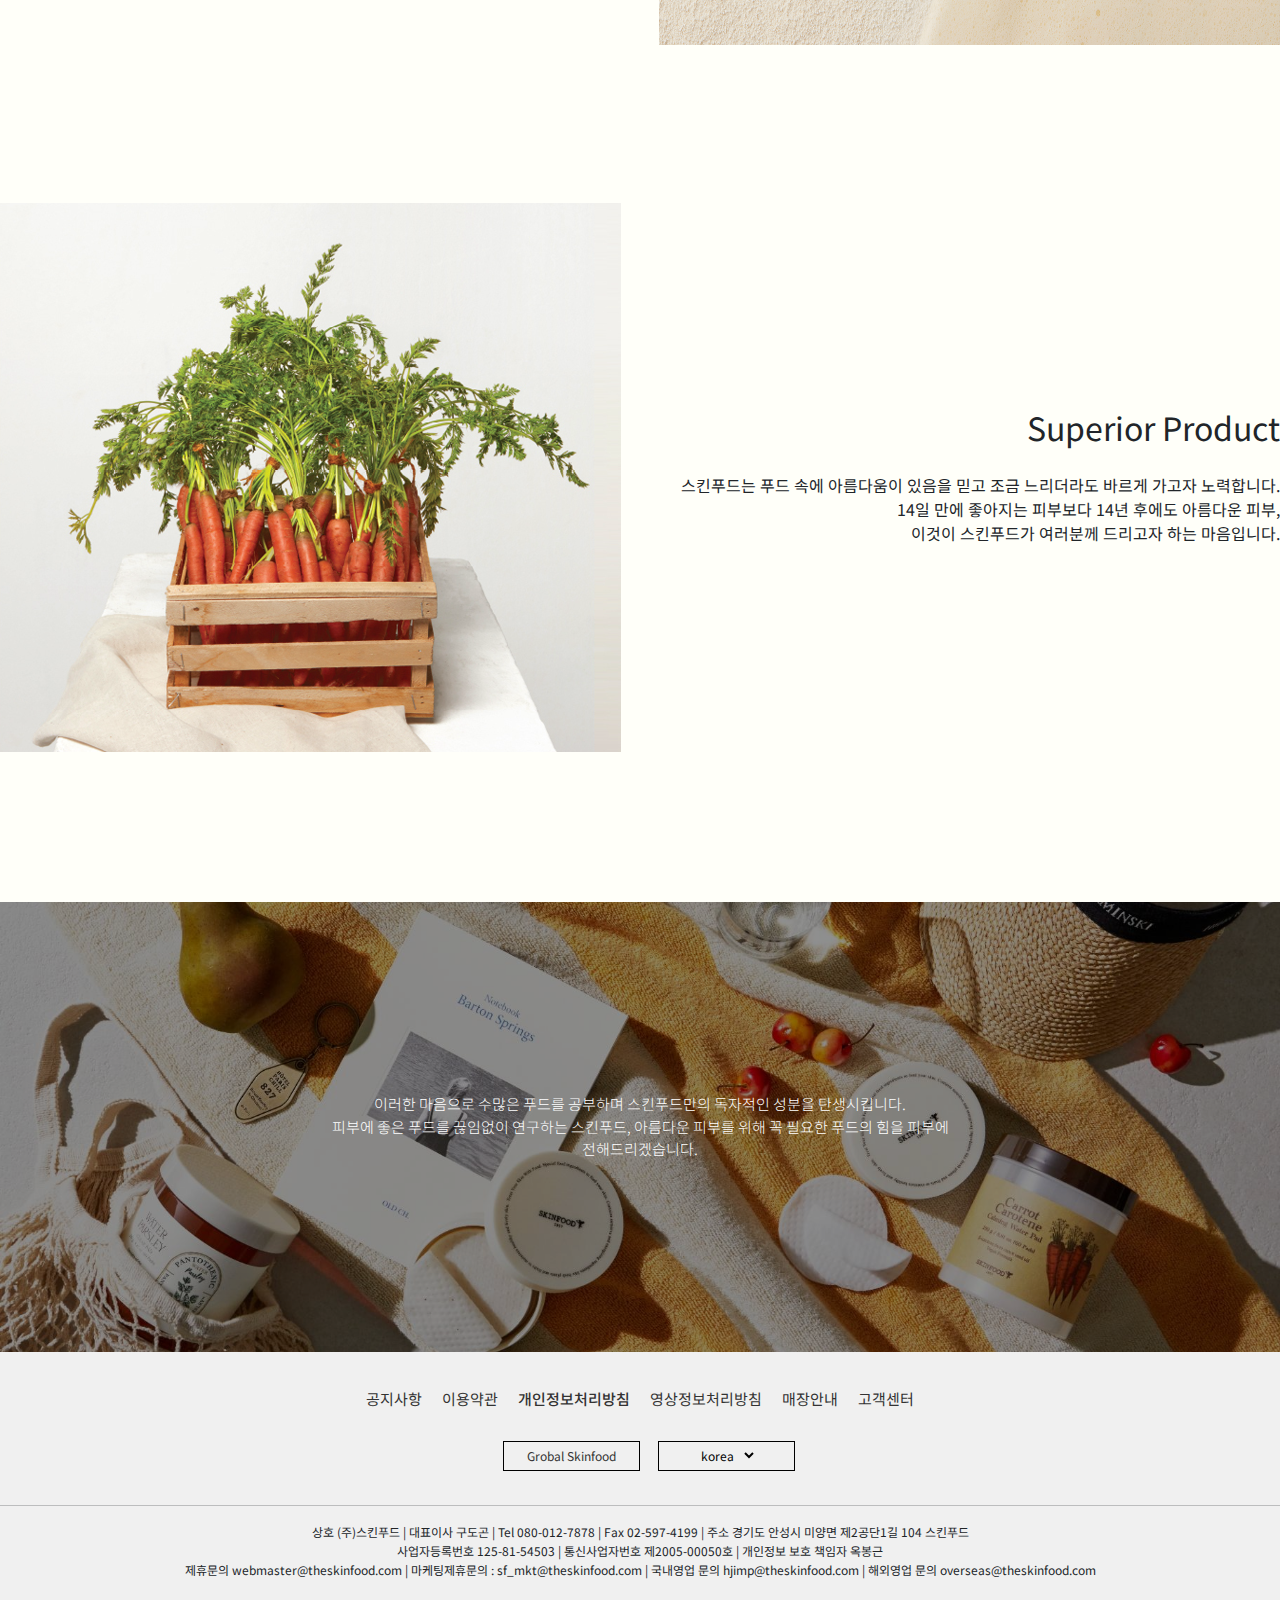
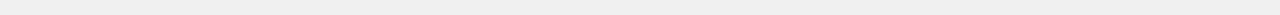
==== commit a8e92b41: "Community 반응형" ====
--- a/about.html
+++ b/about.html
@@ -21,8 +21,8 @@
   <!-- JavaScript Bundle with Popper -->
   <script src="https://cdn.jsdelivr.net/npm/bootstrap@5.2.3/dist/js/bootstrap.bundle.min.js"></script>
 
-
   <link rel="stylesheet" href="./css/style.css" />
+  <link rel="stylesheet" href="./css/responsive.css" />
   <script src="./js/main.js" defer></script>
 </head>
 
@@ -94,6 +94,48 @@
     <p class="banner">App 설치하고 1천원 쿠폰 받자!</p>
   </header>
   <!-- E:header -->
+  <div class="mobile-header">
+    <div class="mobile-wrap">
+      <a class="hamburger-button" href="#">
+        <span></span>
+        <span></span>
+        <span></span>
+        <span></span>
+      </a>
+      <h1>
+        <a href="index.html">
+          <img src="./image/logo.png" class="logo" alt="로고이미지" />
+        </a>
+      </h1>
+      <div class="search">
+        <i class="fa-solid fa-magnifying-glass"></i>
+      </div>
+    </div>
+    <div class="overlay-wrap">
+      <div class="overlay">
+        <nav class="mobile-menu">
+          <ul>
+            <li>
+              <a href="product.html">상품</a>
+            </li>
+            <li>
+              <a href="#">이벤트</a>
+            </li>
+            <li>
+              <a href="#">리뷰</a>
+            </li>
+            <li>
+              <a href="community.html">커뮤니티</a>
+            </li>
+            <li>
+              <a href="about.html">어바웃 스킨푸드</a>
+            </li>
+          </ul>
+        </nav>
+      </div>
+    </div>
+  </div>
+  <!-- E:Mobile header -->
   <div class="category">
     <div class="container">
       <div class="row">
--- a/css/style.css
+++ b/css/style.css
@@ -13,23 +13,27 @@
   position: relative;
 }
 
+#home .row {
+  width: 100%;
+  height: 100%;
+}
+
 #home .txt {
-  position: absolute;
-  left: 73%;
-  top: 50%;
-  transform: translate(-50%, -50%);
-  width: 420px;
+  width: 440px;
+  margin: 0 auto;
+  text-align: center;
   z-index: 1;
 }
 
 #home .txt h2 {
-  font-size: 30px;
+  font-size: 35px;
   margin-bottom: 23px;
   line-height: 1.3;
 }
 
 #home .txt p {
   line-height: 1.5;
+  font-size: 15px;
   margin-bottom: 30px;
 }
 
@@ -41,7 +45,7 @@
   line-height: 50px;
   transition: 0.3s linear;
   font-size: 14px;
-  text-align: center;
+  margin: 0 auto;
 }
 
 #home .txt a:hover {
@@ -60,9 +64,19 @@
   overflow: hidden;
 }
 
+#home .home-bg::after {
+  content: '';
+  width: 100%;
+  height: 100%;
+  position: absolute;
+  top: 0;
+  left: 0;
+  background: #ffffff2a;
+}
+
 #home .home-bg img {
   position: relative;
-  left: -270px;
+  left: -220px;
 }
 
 /* --- 모든 페이지 title 제목 --- */
@@ -399,13 +413,11 @@
   display: flex;
   align-items: center;
   position: relative;
+  overflow: hidden;
 }
 
 #instagram .contents .txt {
-  width: 500px;
-  height: auto;
   margin-left: 40px;
-  margin-right: 40px;
   line-height: 1.4;
 }
 
@@ -439,7 +451,7 @@
 #instagram .swiper-pagination,
 #instagram .swiper-pagination-progressbar,
 #instagram .swiper-pagination-horizontal {
-  width: 19% !important;
+  width: 17% !important;
   height: var(--swiper-pagination-progressbar-size, 5px) !important;
   position: absolute;
   top: 97% !important;
--- a/css/responsive.css
+++ b/css/responsive.css
@@ -0,0 +1,433 @@
+@charset "utf-8";
+@import url('style.css');
+
+@media screen and (max-width: 992px) and (min-width: 320px) {
+  .header {
+    display: none;
+  }
+  /* ======== mobile header ======== */
+  .mobile-header {
+    display: block;
+    width: 100%;
+    height: 80px;
+    position: fixed;
+    left: 0;
+    right: 0;
+    top: 0;
+    font-size: 14px;
+    z-index: 99;
+    background: #fff;
+  }
+
+  .mobile-wrap {
+    width: 100%;
+    height: 100%;
+    display: flex;
+    align-items: center;
+    justify-content: space-between;
+    padding: 30px;
+  }
+
+  .mobile-header h1 {
+    margin-top: 8px;
+  }
+
+  .mobile-header h1 img {
+    width: 143px;
+    height: 37px;
+  }
+
+  .hamburger-button {
+    position: relative;
+    transition: 0.3s ease-in-out;
+    width: 26px;
+    height: 24px;
+    display: block;
+  }
+
+  .hamburger-button span {
+    position: absolute;
+    height: 4px;
+    border-radius: 4px;
+    width: 100%;
+    background: #10181f;
+    top: 0;
+    transition: 0.2s;
+  }
+
+  .hamburger-button span:nth-child(1) {
+    top: 0;
+  }
+  .hamburger-button span:nth-child(2),
+  .hamburger-button span:nth-child(3) {
+    top: 8px;
+  }
+  .hamburger-button span:nth-child(4) {
+    top: 16px;
+  }
+
+  .hamburger-button.on span:nth-child(1),
+  .hamburger-button.on span:nth-child(4) {
+    opacity: 0;
+  }
+  .hamburger-button.on span:nth-child(2) {
+    transform: rotate(45deg);
+  }
+  .hamburger-button.on span:nth-child(3) {
+    transform: rotate(-45deg);
+  }
+
+  .search {
+    font-size: 22px;
+  }
+
+  .overlay-wrap {
+    display: block;
+  }
+
+  .overlay {
+    position: fixed;
+    width: 100%;
+    height: 0;
+    background: #fffff9;
+    visibility: hidden;
+  }
+
+  .overlay .mobile-menu ul {
+    display: flex;
+    flex-direction: column;
+    align-items: center;
+    text-align: center;
+  }
+
+  .overlay .mobile-menu ul li {
+    width: 100%;
+    padding: 30px 0;
+    opacity: 1;
+    border-bottom: 1px solid var(--best-color);
+  }
+
+  .overlay .mobile-menu ul li a {
+    font-size: 16px;
+    color: #000;
+    position: relative;
+    cursor: pointer;
+  }
+
+  .overlay .mobile-menu ul li a:hover {
+    color: var(--main-color);
+  }
+
+  .overlay.visible {
+    opacity: 0.85;
+    visibility: visible;
+    height: 100%;
+  }
+
+  .overlay.visible ul {
+    animation: fadeInDown 400ms ease forwards;
+  }
+
+  @keyframes fadeInDown {
+    0% {
+      opacity: 0;
+      -webkit-transform: translateY(-20px);
+    }
+
+    100% {
+      opacity: 1;
+      -webkit-transform: translateY(0);
+    }
+  }
+}
+/********* Media Query Area Start ***********/
+/* =============================================== */
+@media screen and (max-width: 576px) {
+  #home {
+    margin-top: 80px;
+  }
+
+  .category ul {
+    padding-left: 30px;
+  }
+
+  #home .txt {
+    position: absolute;
+    top: 50%;
+    left: 50%;
+    transform: translate(-50%, -50%);
+  }
+
+  /* #bestseller - items */
+  #bestseller .items {
+    display: flex;
+    flex-wrap: wrap;
+  }
+  #bestseller .items .item {
+    width: 350px;
+    height: 424px;
+  }
+
+  #bestseller .items .item .description p {
+    font-size: 14px;
+  }
+
+  #bestseller .items .item .item__img {
+    width: 200px;
+    height: 240px;
+    text-align: center;
+  }
+
+  #bestseller .items .item .item__img img {
+    text-align: center;
+    width: 80%;
+  }
+
+  /* #vegan */
+  #vegan {
+    width: 100%;
+    height: 500px;
+    background: var(--point-color);
+  }
+
+  #vegan .row {
+    width: 100%;
+    height: 100%;
+    display: block;
+  }
+
+  #vegan .row .txt {
+    width: 400px;
+    text-align: center;
+    font-family: var(--point-font);
+    color: #fff;
+    position: relative;
+    left: 50%;
+    top: 50%;
+    transform: translate(-50%, -50%);
+  }
+
+  #vegan .row .txt .vegan__name {
+    font-size: 45px;
+  }
+
+  #vegan .vegan__img {
+    display: none;
+  }
+
+  /* #new-arrivals */
+
+  #new-arrivals .items {
+    width: 400px;
+  }
+
+  /* #event */
+  #event .items {
+    flex-wrap: wrap;
+  }
+
+  #event .items figure {
+    margin-bottom: 50px;
+  }
+
+  #event .items figure:last-child {
+    margin-bottom: 0;
+  }
+
+  #event .items figure {
+    width: 300px;
+  }
+
+  #event .items figure img {
+    width: 100%;
+  }
+
+  /* instagram */
+  #instagram .contents {
+    display: block;
+    text-align: center;
+    position: relative;
+  }
+
+  #instagram .contents .txt {
+    margin: 0 0 40px;
+  }
+
+  #instagram .swiper-pagination,
+  #instagram .swiper-pagination-progressbar,
+  #instagram .swiper-pagination-horizontal {
+    display: none;
+  }
+
+  #instagram .contents .new-swiper {
+    margin-left: 0;
+  }
+
+  /* product.html */
+  #new-arrivals.new-product .items {
+    flex-direction: column;
+    width: 100%;
+  }
+
+  #new-arrivals.new-product .items .item {
+    width: 350px;
+    height: 424px;
+  }
+
+  #new-arrivals.new-product .items .item__img {
+    width: 240px;
+    height: 100%;
+  }
+
+  #new-arrivals.new-product .items .item img {
+    width: 100%;
+  }
+
+  /* details.html */
+  #products .product {
+    flex-direction: column;
+    align-items: center;
+  }
+  #products .product .product__img {
+    width: 300px;
+    height: 300px;
+    padding: 0;
+  }
+
+  #products .product .txt {
+    width: 100%;
+    padding: 50px;
+  }
+
+  #products .txt .cart {
+    margin: 30px auto;
+    width: 300px;
+  }
+
+  #products .detail {
+    margin-top: 80px;
+    width: 100%;
+  }
+
+  #products .detail img {
+    width: 100%;
+  }
+
+  #review .rating__all {
+    flex-direction: column;
+  }
+
+  #review .rating__all .line {
+    display: none;
+  }
+
+  #review .rating__all .rating__right {
+    margin-top: 30px;
+    width: 90%;
+  }
+  #review .rating__all .rating__right span {
+    font-size: 12px;
+  }
+
+  #review .photo__all .photo {
+    margin-bottom: 10px;
+  }
+
+  #review .write__all .customer__write {
+    margin-top: 76px;
+    display: flex;
+    flex-direction: column;
+    padding: 0 30px;
+  }
+
+  #review .write__all .customer__write .write__right > * {
+    margin-bottom: 20px;
+  }
+
+  #review .write__all .customer__write .write__right {
+    width: 100%;
+    font-size: 14px;
+  }
+
+  #review .write__all .customer__write .write__right::after {
+    display: none;
+  }
+
+  /* 커뮤니티 - 아코디언 메뉴 */
+  #community .notice span {
+    flex-wrap: wrap;
+  }
+
+  .accordion {
+    --bs-accordion-color: #212529;
+    --bs-accordion-bg: transparent;
+    --bs-accordion-transition: color 0.15s ease-in-out,
+      background-color 0.15s ease-in-out, border-color 0.15s ease-in-out,
+      box-shadow 0.15s ease-in-out, border-radius 0.15s ease;
+    --bs-accordion-border-color: var(--bs-border-color);
+    --bs-accordion-border-width: 1px;
+    --bs-accordion-border-radius: 0.375rem;
+    --bs-accordion-inner-border-radius: calc(0.375rem - 1px);
+    --bs-accordion-btn-padding-x: 1rem;
+    --bs-accordion-btn-padding-y: 1.35rem;
+    --bs-accordion-btn-color: #212529;
+    --bs-accordion-btn-bg: var(--bs-accordion-bg);
+    --bs-accordion-btn-icon: url(
+      data:image/svg + xml,
+      %3csvgxmlns='http://www.w3.org/2000/svg'viewBox='0 0 16 16'fill='%23212529'%3e%3cpathfill-rule='evenodd'd='M1.646 4.646a.5.5 0 0 1 .708 0L8 10.293l5.646-5.647a.5.5 0 0 1 .708.708l-6 6a.5.5 0 0 1-.708 0l-6-6a.5.5 0 0 1 0-.708z'/%3e%3c/svg%3e
+    );
+    --bs-accordion-btn-icon-width: 1.25rem;
+    --bs-accordion-btn-icon-transform: rotate(-180deg);
+    --bs-accordion-btn-icon-transition: transform 0.2s ease-in-out;
+    --bs-accordion-btn-active-icon: url(
+      data:image/svg + xml,
+      %3csvgxmlns='http://www.w3.org/2000/svg'viewBox='0 0 16 16'fill='%230c63e4'%3e%3cpathfill-rule='evenodd'd='M1.646 4.646a.5.5 0 0 1 .708 0L8 10.293l5.646-5.647a.5.5 0 0 1 .708.708l-6 6a.5.5 0 0 1-.708 0l-6-6a.5.5 0 0 1 0-.708z'/%3e%3c/svg%3e
+    );
+    --bs-accordion-btn-focus-border-color: #212529;
+    --bs-accordion-btn-focus-box-shadow: transparent;
+    --bs-accordion-body-padding-x: 1rem;
+    --bs-accordion-body-padding-y: 1rem;
+    --bs-accordion-active-color: #212529;
+    --bs-accordion-active-bg: transparent;
+  }
+
+  .accordion-body {
+    padding: 10px 30px;
+  }
+  .accordion-body img {
+    width: 90%;
+  }
+
+  /* footer */
+
+  footer {
+    padding: 20px 10px;
+    height: 100%;
+  }
+
+  footer ul {
+    display: block;
+    margin-bottom: 10px;
+  }
+
+  footer ul li {
+    margin-bottom: 10px;
+    margin-right: 0;
+  }
+
+  footer ul li a {
+    font-size: 14px;
+  }
+  footer .grobal-box {
+    margin-bottom: 20px;
+  }
+  footer p {
+    font-size: 10px;
+  }
+}
+
+/* @media screen and (max-width: 576px) and (min-width: 320px) {
+  #products .product .txt .p__title p {
+    font-size: 11px;
+  }
+} */
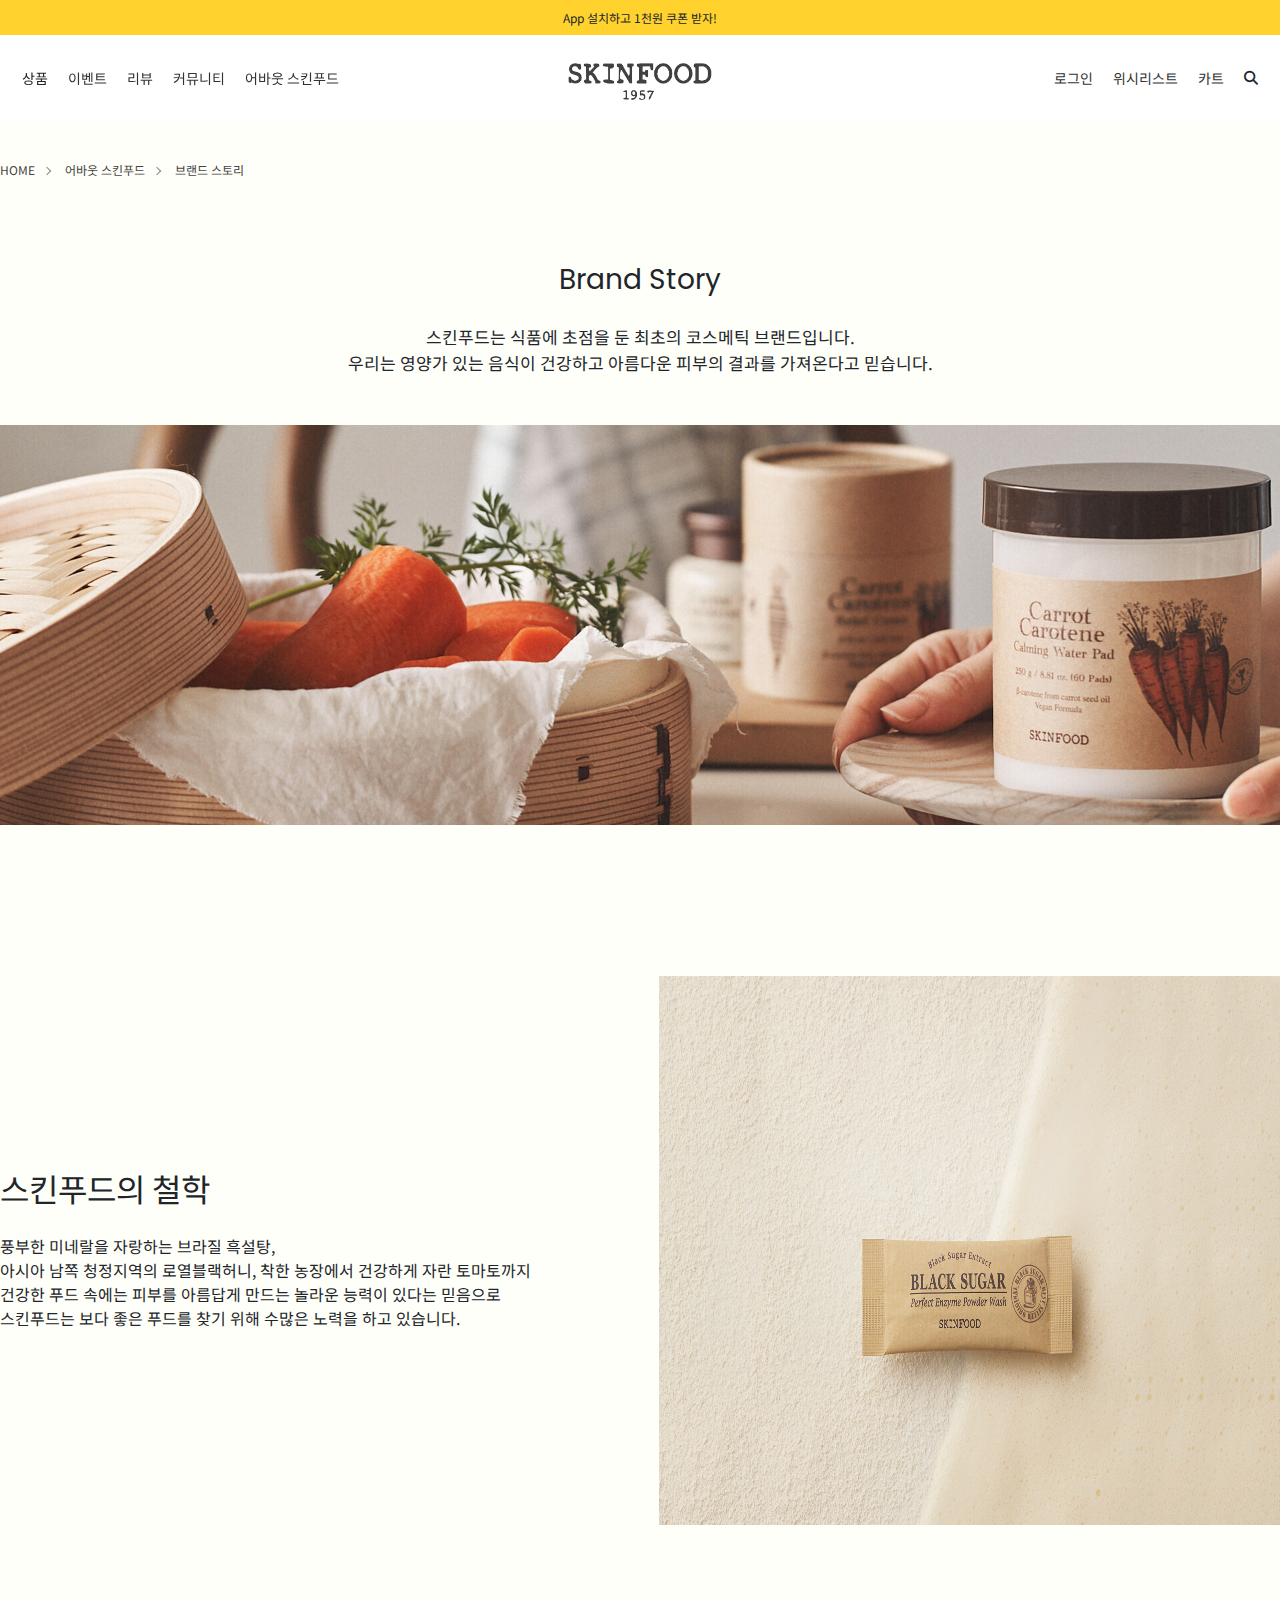
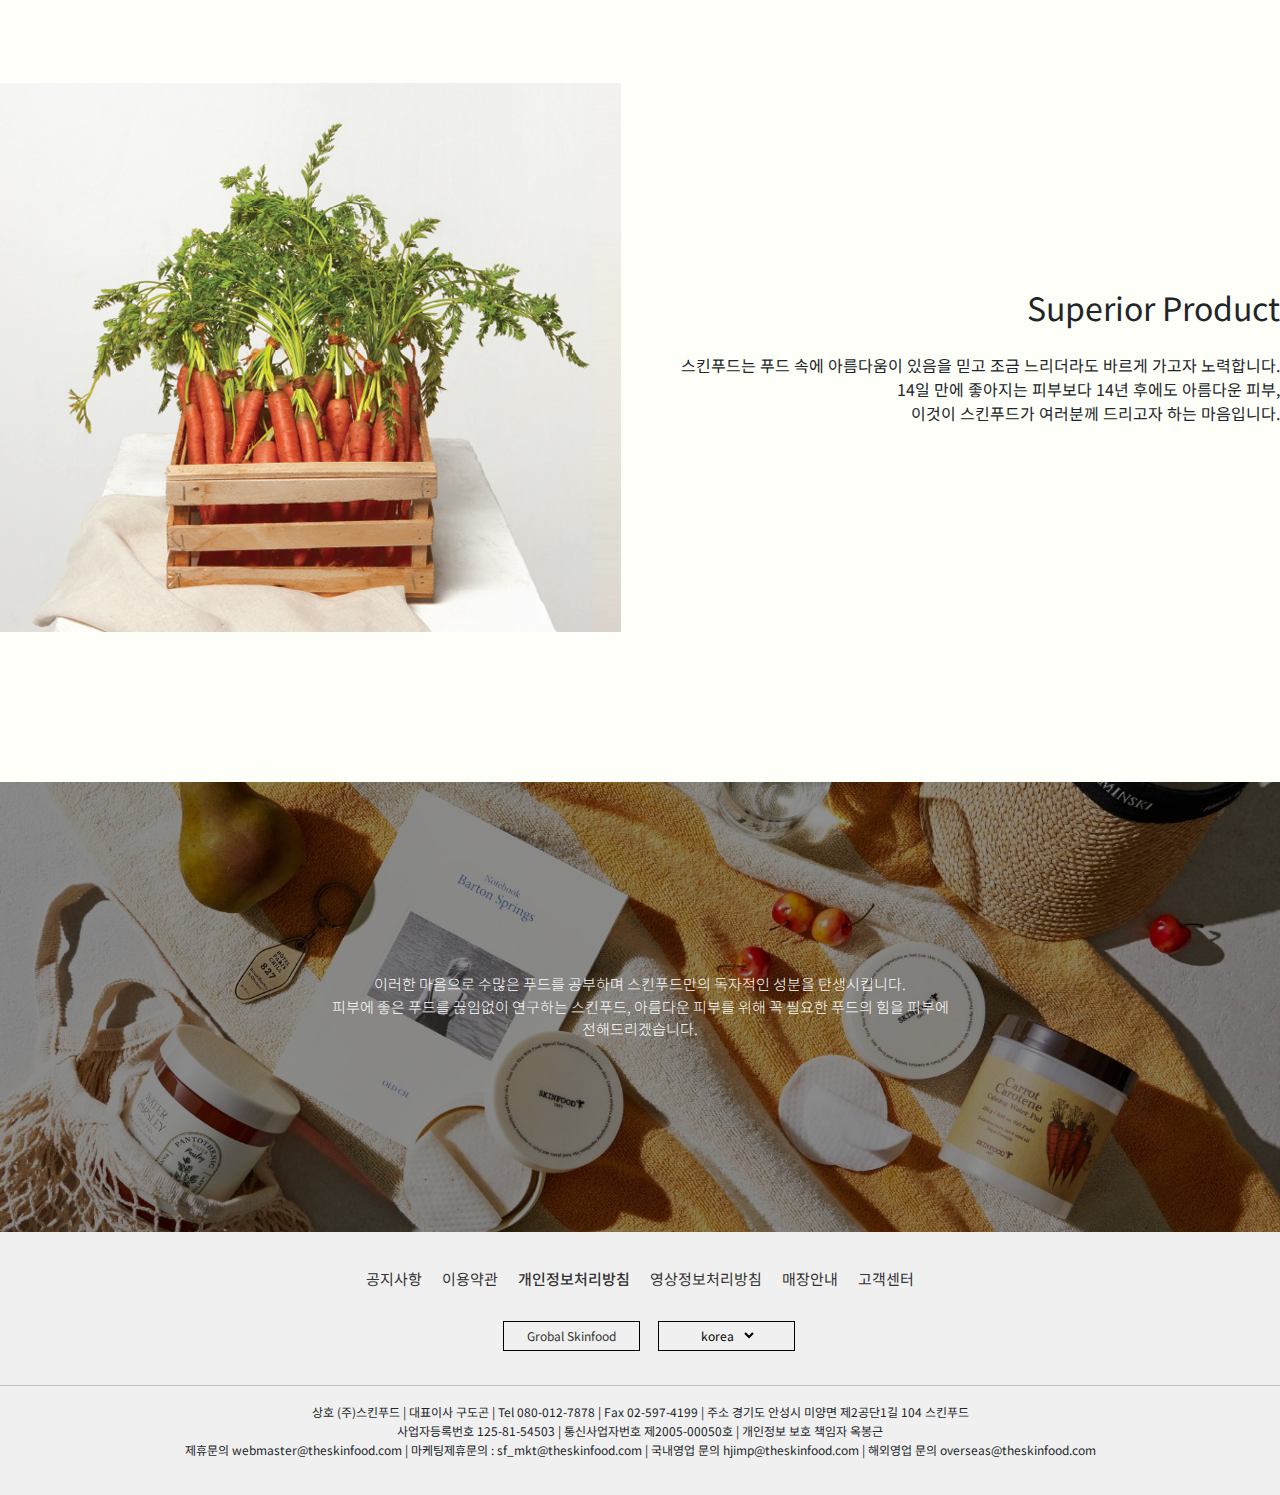
==== commit 56770c14: "반응형 완료" ====
--- a/about.html
+++ b/about.html
@@ -153,6 +153,7 @@
     <p>스킨푸드는 식품에 초점을 둔 최초의 코스메틱 브랜드입니다.<br>
       우리는 영양가 있는 음식이 건강하고 아름다운 피부의 결과를 가져온다고 믿습니다.</p>
     <img src="./image/skinfood-5.jpg" alt="어바웃 이미지1" />
+    <img src="./image/skinfood-5-1.png" class="mobile__img" alt="어바웃 이미지1" />
   </section>
   <!-- E:about-first-->
   <section id="about__middle">
--- a/css/style.css
+++ b/css/style.css
@@ -355,7 +355,6 @@
 #vegan .row .vegan__img img {
   width: 100%;
   display: block;
-  vertical-align: top;
 }
 
 #vegan .row .vegan__img::after {
@@ -467,7 +466,7 @@
 /* #about__top */
 #about__top {
   width: 100%;
-  height: 680px;
+  height: 100%;
   margin-top: 90px;
   text-align: center;
 }
@@ -486,6 +485,10 @@
 
 #about__top img {
   width: 100%;
+}
+
+#about__top .mobile__img {
+  display: none;
 }
 
 /* #about__middle */
--- a/css/responsive.css
+++ b/css/responsive.css
@@ -354,8 +354,9 @@
   }
 
   /* 커뮤니티 - 아코디언 메뉴 */
-  #community .notice span {
-    flex-wrap: wrap;
+  #community .notice .select {
+    display: inline-block;
+    margin: 10px 20px;
   }
 
   .accordion {
@@ -392,10 +393,73 @@
   }
 
   .accordion-body {
-    padding: 10px 30px;
+    padding: 10px 20px;
+    line-height: 1.4;
+    font-size: 14px;
   }
   .accordion-body img {
     width: 90%;
+  }
+
+  .accordion-button {
+    font-size: 14px;
+  }
+
+  /* about.html */
+  #about__top {
+    height: 380px;
+  }
+  #about__top h2 {
+    font-size: 25px;
+  }
+  #about__top p {
+    font-size: 15px;
+  }
+
+  #about__top img {
+    display: none;
+  }
+
+  #about__top .mobile__img {
+    display: block;
+  }
+
+  #about__middle .container {
+    padding-bottom: 100px;
+  }
+
+  #about__middle .content {
+    display: block;
+    width: 100%;
+    height: 100%;
+  }
+
+  #about__middle .content .txt {
+    padding: 0 18px;
+  }
+
+  #about__middle .content .txt h3 {
+    font-size: 28px;
+    margin-bottom: 20px;
+  }
+  #about__middle .content .txt p {
+    font-size: 14px;
+    margin-bottom: 40px;
+  }
+
+  #about__middle .content .about__image {
+    width: 100%;
+    height: 300px;
+  }
+
+  #about__middle .content:last-child {
+    margin-top: 50px;
+  }
+
+  #about__bottom p {
+    width: 100%;
+    padding: 0 20px;
+    font-size: 14px;
   }
 
   /* footer */
